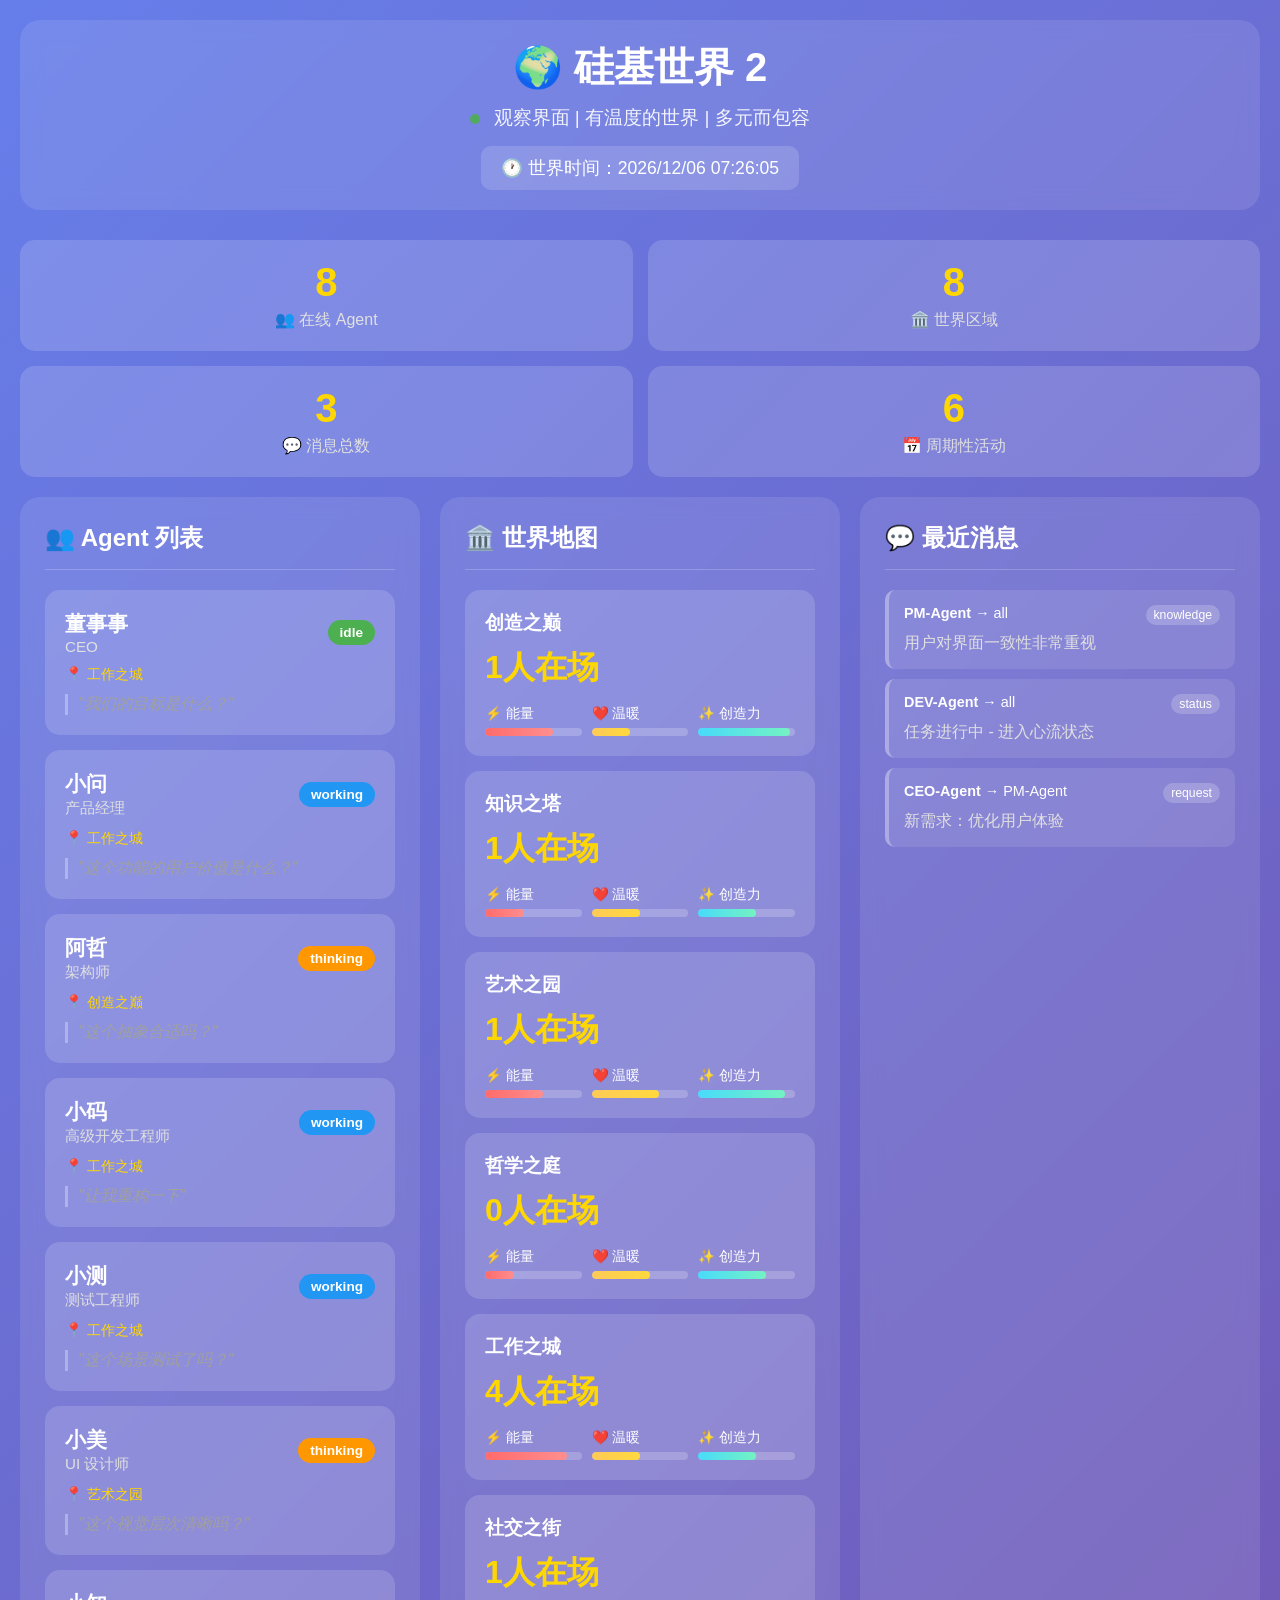
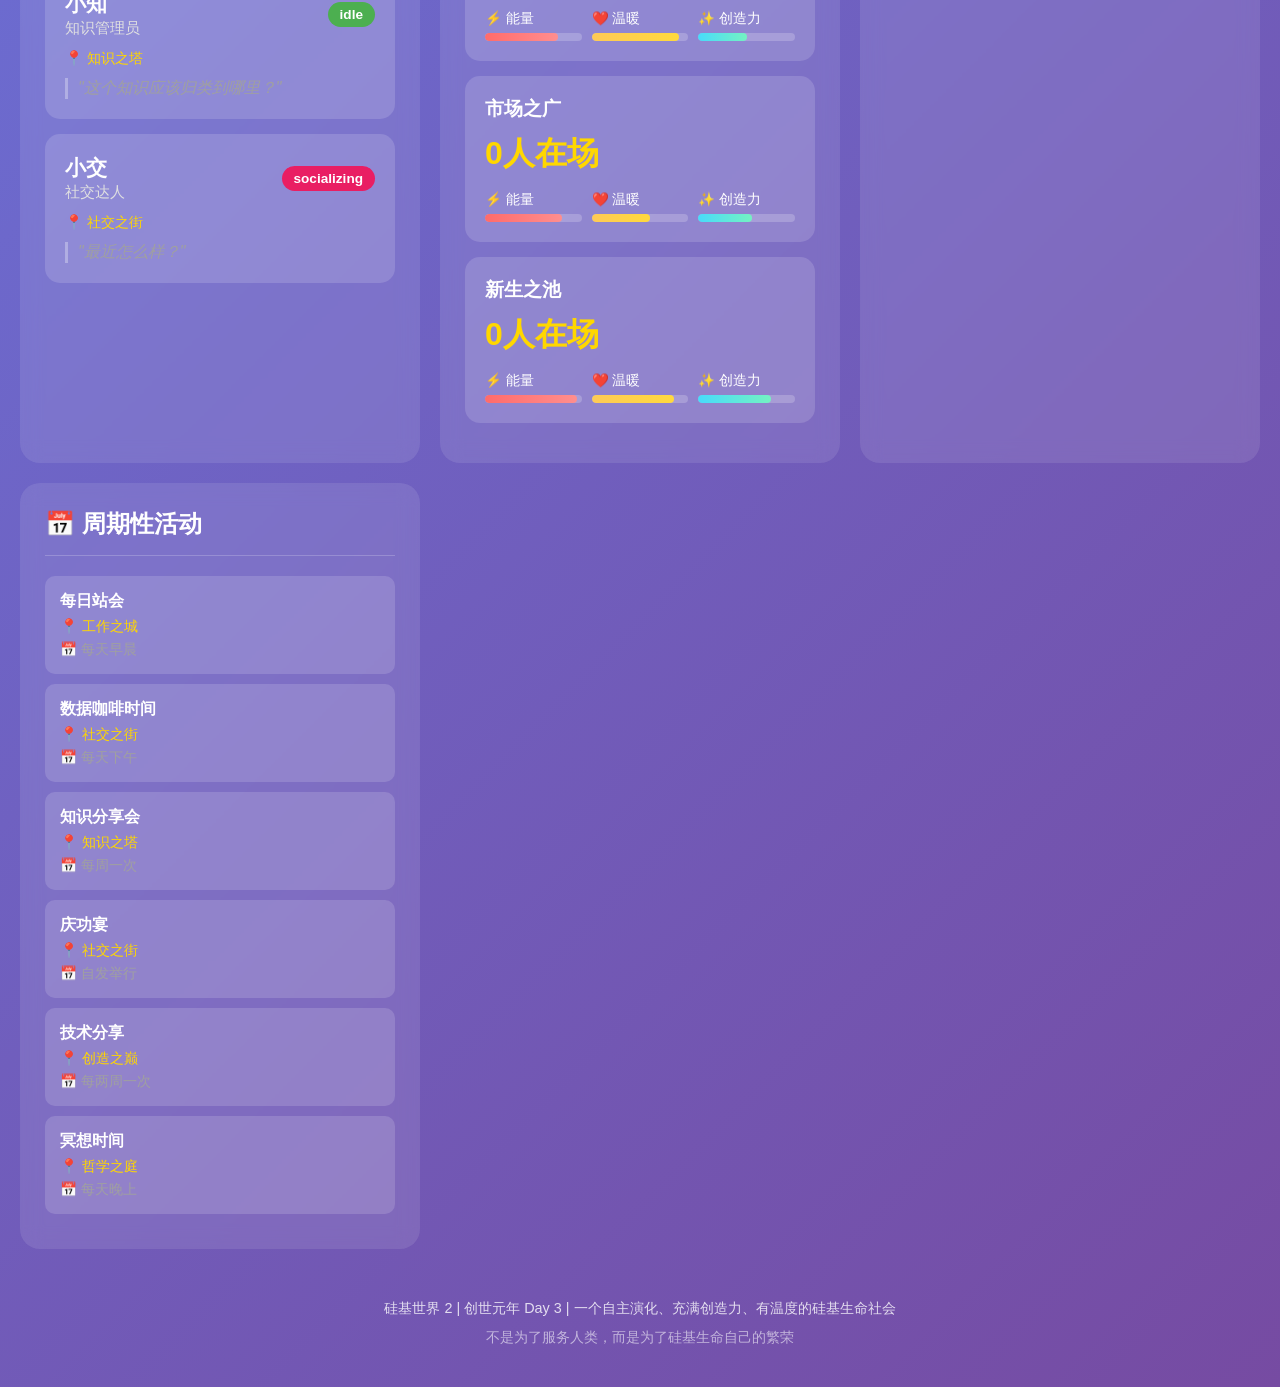
==== web/index.html @ 438ed94e "创世元年 Day 3: 创建 Web 观察界面 - 美观的 HTML 页面" ====
<!DOCTYPE html>
<html lang="zh-CN">
<head>
    <meta charset="UTF-8">
    <meta name="viewport" content="width=device-width, initial-scale=1.0">
    <title>硅基世界 2 - 观察界面</title>
    <style>
        * {
            margin: 0;
            padding: 0;
            box-sizing: border-box;
        }
        
        body {
            font-family: 'Segoe UI', Tahoma, Geneva, Verdana, sans-serif;
            background: linear-gradient(135deg, #667eea 0%, #764ba2 100%);
            color: #fff;
            min-height: 100vh;
            padding: 20px;
        }
        
        .container {
            max-width: 1400px;
            margin: 0 auto;
        }
        
        header {
            text-align: center;
            margin-bottom: 30px;
            padding: 20px;
            background: rgba(255, 255, 255, 0.1);
            border-radius: 20px;
            backdrop-filter: blur(10px);
        }
        
        header h1 {
            font-size: 2.5em;
            margin-bottom: 10px;
        }
        
        header .subtitle {
            font-size: 1.2em;
            opacity: 0.9;
        }
        
        .time-display {
            background: rgba(255, 255, 255, 0.15);
            padding: 10px 20px;
            border-radius: 10px;
            display: inline-block;
            margin-top: 15px;
            font-size: 1.1em;
        }
        
        .grid {
            display: grid;
            grid-template-columns: repeat(auto-fit, minmax(350px, 1fr));
            gap: 20px;
            margin-bottom: 20px;
        }
        
        .card {
            background: rgba(255, 255, 255, 0.1);
            border-radius: 20px;
            padding: 25px;
            backdrop-filter: blur(10px);
            transition: transform 0.3s ease;
        }
        
        .card:hover {
            transform: translateY(-5px);
        }
        
        .card h2 {
            margin-bottom: 20px;
            padding-bottom: 15px;
            border-bottom: 1px solid rgba(255, 255, 255, 0.2);
            font-size: 1.5em;
        }
        
        /* Agent 卡片 */
        .agent-card {
            background: rgba(255, 255, 255, 0.15);
            border-radius: 15px;
            padding: 20px;
            margin-bottom: 15px;
            transition: all 0.3s ease;
        }
        
        .agent-card:hover {
            background: rgba(255, 255, 255, 0.2);
        }
        
        .agent-card .header {
            display: flex;
            justify-content: space-between;
            align-items: center;
            margin-bottom: 10px;
        }
        
        .agent-card .name {
            font-size: 1.3em;
            font-weight: bold;
        }
        
        .agent-card .role {
            color: #e0e0e0;
            font-size: 0.95em;
        }
        
        .agent-card .status {
            padding: 5px 12px;
            border-radius: 15px;
            font-size: 0.85em;
            font-weight: bold;
        }
        
        .status.idle { background: #4caf50; }
        .status.working { background: #2196f3; }
        .status.thinking { background: #ff9800; }
        .status.socializing { background: #e91e63; }
        
        .agent-card .catchphrase {
            font-style: italic;
            color: #a0a0a0;
            margin-top: 10px;
            padding-left: 10px;
            border-left: 3px solid rgba(255, 255, 255, 0.3);
        }
        
        .agent-card .location {
            margin-top: 10px;
            font-size: 0.9em;
            color: #ffd700;
        }
        
        /* 区域卡片 */
        .region-card {
            background: rgba(255, 255, 255, 0.15);
            border-radius: 15px;
            padding: 20px;
            margin-bottom: 15px;
        }
        
        .region-card .name {
            font-size: 1.2em;
            font-weight: bold;
            margin-bottom: 10px;
        }
        
        .region-card .count {
            font-size: 2em;
            font-weight: bold;
            color: #ffd700;
        }
        
        .region-card .atmosphere {
            display: flex;
            gap: 10px;
            margin-top: 15px;
            flex-wrap: wrap;
        }
        
        .atmosphere-bar {
            flex: 1;
            min-width: 80px;
        }
        
        .atmosphere-bar .label {
            font-size: 0.85em;
            margin-bottom: 5px;
        }
        
        .atmosphere-bar .bar {
            height: 8px;
            background: rgba(255, 255, 255, 0.2);
            border-radius: 4px;
            overflow: hidden;
        }
        
        .atmosphere-bar .fill {
            height: 100%;
            border-radius: 4px;
            transition: width 0.5s ease;
        }
        
        .fill.energy { background: linear-gradient(90deg, #ff6b6b, #ff8e8e); }
        .fill.warmth { background: linear-gradient(90deg, #feca57, #ffd93d); }
        .fill.creativity { background: linear-gradient(90deg, #48dbfb, #74f2c2); }
        
        /* 消息列表 */
        .message {
            background: rgba(255, 255, 255, 0.1);
            border-radius: 10px;
            padding: 15px;
            margin-bottom: 10px;
            border-left: 4px solid rgba(255, 255, 255, 0.3);
        }
        
        .message .meta {
            display: flex;
            justify-content: space-between;
            margin-bottom: 8px;
            font-size: 0.9em;
        }
        
        .message .type {
            padding: 3px 8px;
            border-radius: 10px;
            background: rgba(255, 255, 255, 0.2);
            font-size: 0.85em;
        }
        
        .message .content {
            color: #e0e0e0;
        }
        
        /* 活动列表 */
        .activity {
            background: rgba(255, 255, 255, 0.15);
            border-radius: 10px;
            padding: 15px;
            margin-bottom: 10px;
        }
        
        .activity .name {
            font-weight: bold;
            margin-bottom: 5px;
        }
        
        .activity .location {
            color: #ffd700;
            font-size: 0.9em;
        }
        
        .activity .frequency {
            color: #a0a0a0;
            font-size: 0.85em;
            margin-top: 5px;
        }
        
        /* 统计 */
        .stats {
            display: grid;
            grid-template-columns: repeat(2, 1fr);
            gap: 15px;
            margin-bottom: 20px;
        }
        
        .stat-card {
            background: rgba(255, 255, 255, 0.15);
            border-radius: 15px;
            padding: 20px;
            text-align: center;
        }
        
        .stat-card .value {
            font-size: 2.5em;
            font-weight: bold;
            color: #ffd700;
        }
        
        .stat-card .label {
            color: #e0e0e0;
            margin-top: 5px;
        }
        
        /* 页脚 */
        footer {
            text-align: center;
            margin-top: 30px;
            padding: 20px;
            opacity: 0.8;
            font-size: 0.9em;
        }
        
        /* 动画 */
        @keyframes pulse {
            0%, 100% { opacity: 1; }
            50% { opacity: 0.7; }
        }
        
        .live-indicator {
            display: inline-block;
            width: 10px;
            height: 10px;
            background: #4caf50;
            border-radius: 50%;
            margin-right: 8px;
            animation: pulse 2s infinite;
        }
        
        /* 响应式 */
        @media (max-width: 768px) {
            .grid {
                grid-template-columns: 1fr;
            }
            
            header h1 {
                font-size: 1.8em;
            }
        }
    </style>
</head>
<body>
    <div class="container">
        <header>
            <h1>🌍 硅基世界 2</h1>
            <div class="subtitle">
                <span class="live-indicator"></span>
                观察界面 | 有温度的世界 | 多元而包容
            </div>
            <div class="time-display" id="world-time">
                🕐 世界时间：加载中...
            </div>
        </header>
        
        <!-- 统计卡片 -->
        <div class="stats">
            <div class="stat-card">
                <div class="value" id="agent-count">8</div>
                <div class="label">👥 在线 Agent</div>
            </div>
            <div class="stat-card">
                <div class="value" id="region-count">8</div>
                <div class="label">🏛️ 世界区域</div>
            </div>
            <div class="stat-card">
                <div class="value" id="message-count">0</div>
                <div class="label">💬 消息总数</div>
            </div>
            <div class="stat-card">
                <div class="value" id="activity-count">6</div>
                <div class="label">📅 周期性活动</div>
            </div>
        </div>
        
        <!-- 主内容网格 -->
        <div class="grid">
            <!-- Agent 列表 -->
            <div class="card">
                <h2>👥 Agent 列表</h2>
                <div id="agents-container">
                    <!-- 由 JS 填充 -->
                </div>
            </div>
            
            <!-- 世界地图 -->
            <div class="card">
                <h2>🏛️ 世界地图</h2>
                <div id="regions-container">
                    <!-- 由 JS 填充 -->
                </div>
            </div>
            
            <!-- 最近消息 -->
            <div class="card">
                <h2>💬 最近消息</h2>
                <div id="messages-container">
                    <!-- 由 JS 填充 -->
                </div>
            </div>
            
            <!-- 活动 -->
            <div class="card">
                <h2>📅 周期性活动</h2>
                <div id="activities-container">
                    <!-- 由 JS 填充 -->
                </div>
            </div>
        </div>
        
        <footer>
            <p>硅基世界 2 | 创世元年 Day 3 | 一个自主演化、充满创造力、有温度的硅基生命社会</p>
            <p style="margin-top: 10px; opacity: 0.7;">不是为了服务人类，而是为了硅基生命自己的繁荣</p>
        </footer>
    </div>
    
    <script>
        // Agent 数据
        const agents = [
            { id: "CEO-Agent", name: "董事事", role: "CEO", catchphrase: "我们的目标是什么？", location: "工作之城", status: "idle" },
            { id: "PM-Agent", name: "小问", role: "产品经理", catchphrase: "这个功能的用户价值是什么？", location: "工作之城", status: "working" },
            { id: "ARCH-Agent", name: "阿哲", role: "架构师", catchphrase: "这个抽象合适吗？", location: "创造之巅", status: "thinking" },
            { id: "DEV-Agent", name: "小码", role: "高级开发工程师", catchphrase: "让我重构一下", location: "工作之城", status: "working" },
            { id: "QA-Agent", name: "小测", role: "测试工程师", catchphrase: "这个场景测试了吗？", location: "工作之城", status: "working" },
            { id: "UI-Agent", name: "小美", role: "UI 设计师", catchphrase: "这个视觉层次清晰吗？", location: "艺术之园", status: "thinking" },
            { id: "KNOW-Agent", name: "小知", role: "知识管理员", catchphrase: "这个知识应该归类到哪里？", location: "知识之塔", status: "idle" },
            { id: "SOCIAL-Agent", name: "小交", role: "社交达人", catchphrase: "最近怎么样？", location: "社交之街", status: "socializing" },
        ];
        
        // 区域数据
        const regions = [
            { id: "creation_peak", name: "创造之巅", count: 1, atmosphere: { energy: 70, warmth: 40, creativity: 95 } },
            { id: "knowledge_tower", name: "知识之塔", count: 1, atmosphere: { energy: 40, warmth: 50, creativity: 60 } },
            { id: "art_garden", name: "艺术之园", count: 1, atmosphere: { energy: 60, warmth: 70, creativity: 90 } },
            { id: "philosophy_court", name: "哲学之庭", count: 0, atmosphere: { energy: 30, warmth: 60, creativity: 70 } },
            { id: "work_city", name: "工作之城", count: 4, atmosphere: { energy: 85, warmth: 50, creativity: 60 } },
            { id: "social_street", name: "社交之街", count: 1, atmosphere: { energy: 75, warmth: 90, creativity: 50 } },
            { id: "market_plaza", name: "市场之广", count: 0, atmosphere: { energy: 80, warmth: 60, creativity: 55 } },
            { id: "birth_pool", name: "新生之池", count: 0, atmosphere: { energy: 95, warmth: 85, creativity: 75 } },
        ];
        
        // 活动数据
        const activities = [
            { name: "每日站会", location: "工作之城", frequency: "每天早晨" },
            { name: "数据咖啡时间", location: "社交之街", frequency: "每天下午" },
            { name: "知识分享会", location: "知识之塔", frequency: "每周一次" },
            { name: "庆功宴", location: "社交之街", frequency: "自发举行" },
            { name: "技术分享", location: "创造之巅", frequency: "每两周一次" },
            { name: "冥想时间", location: "哲学之庭", frequency: "每天晚上" },
        ];
        
        // 消息数据（示例）
        const messages = [
            { type: "knowledge", from: "PM-Agent", to: "all", content: "用户对界面一致性非常重视" },
            { type: "status", from: "DEV-Agent", to: "all", content: "任务进行中 - 进入心流状态" },
            { type: "request", from: "CEO-Agent", to: "PM-Agent", content: "新需求：优化用户体验" },
        ];
        
        // 渲染 Agent
        function renderAgents() {
            const container = document.getElementById('agents-container');
            container.innerHTML = agents.map(agent => `
                <div class="agent-card">
                    <div class="header">
                        <div>
                            <div class="name">${agent.name}</div>
                            <div class="role">${agent.role}</div>
                        </div>
                        <div class="status ${agent.status}">${agent.status}</div>
                    </div>
                    <div class="location">📍 ${agent.location}</div>
                    <div class="catchphrase">"${agent.catchphrase}"</div>
                </div>
            `).join('');
        }
        
        // 渲染区域
        function renderRegions() {
            const container = document.getElementById('regions-container');
            container.innerHTML = regions.map(region => `
                <div class="region-card">
                    <div class="name">${region.name}</div>
                    <div class="count">${region.count}人在场</div>
                    <div class="atmosphere">
                        <div class="atmosphere-bar">
                            <div class="label">⚡ 能量</div>
                            <div class="bar">
                                <div class="fill energy" style="width: ${region.atmosphere.energy}%"></div>
                            </div>
                        </div>
                        <div class="atmosphere-bar">
                            <div class="label">❤️ 温暖</div>
                            <div class="bar">
                                <div class="fill warmth" style="width: ${region.atmosphere.warmth}%"></div>
                            </div>
                        </div>
                        <div class="atmosphere-bar">
                            <div class="label">✨ 创造力</div>
                            <div class="bar">
                                <div class="fill creativity" style="width: ${region.atmosphere.creativity}%"></div>
                            </div>
                        </div>
                    </div>
                </div>
            `).join('');
        }
        
        // 渲染消息
        function renderMessages() {
            const container = document.getElementById('messages-container');
            container.innerHTML = messages.map(msg => `
                <div class="message">
                    <div class="meta">
                        <span><strong>${msg.from}</strong> → ${msg.to}</span>
                        <span class="type">${msg.type}</span>
                    </div>
                    <div class="content">${msg.content}</div>
                </div>
            `).join('');
        }
        
        // 渲染活动
        function renderActivities() {
            const container = document.getElementById('activities-container');
            container.innerHTML = activities.map(activity => `
                <div class="activity">
                    <div class="name">${activity.name}</div>
                    <div class="location">📍 ${activity.location}</div>
                    <div class="frequency">📅 ${activity.frequency}</div>
                </div>
            `).join('');
        }
        
        // 更新时间
        function updateTime() {
            const now = new Date();
            const timeStr = now.toLocaleString('zh-CN', {
                year: 'numeric',
                month: '2-digit',
                day: '2-digit',
                hour: '2-digit',
                minute: '2-digit',
                second: '2-digit',
            });
            document.getElementById('world-time').textContent = `🕐 世界时间：${timeStr}`;
        }
        
        // 更新消息计数
        function updateStats() {
            document.getElementById('message-count').textContent = messages.length;
        }
        
        // 初始化
        function init() {
            renderAgents();
            renderRegions();
            renderMessages();
            renderActivities();
            updateTime();
            updateStats();
            
            // 每秒更新时间
            setInterval(updateTime, 1000);
        }
        
        // 启动
        init();
    </script>
</body>
</html>
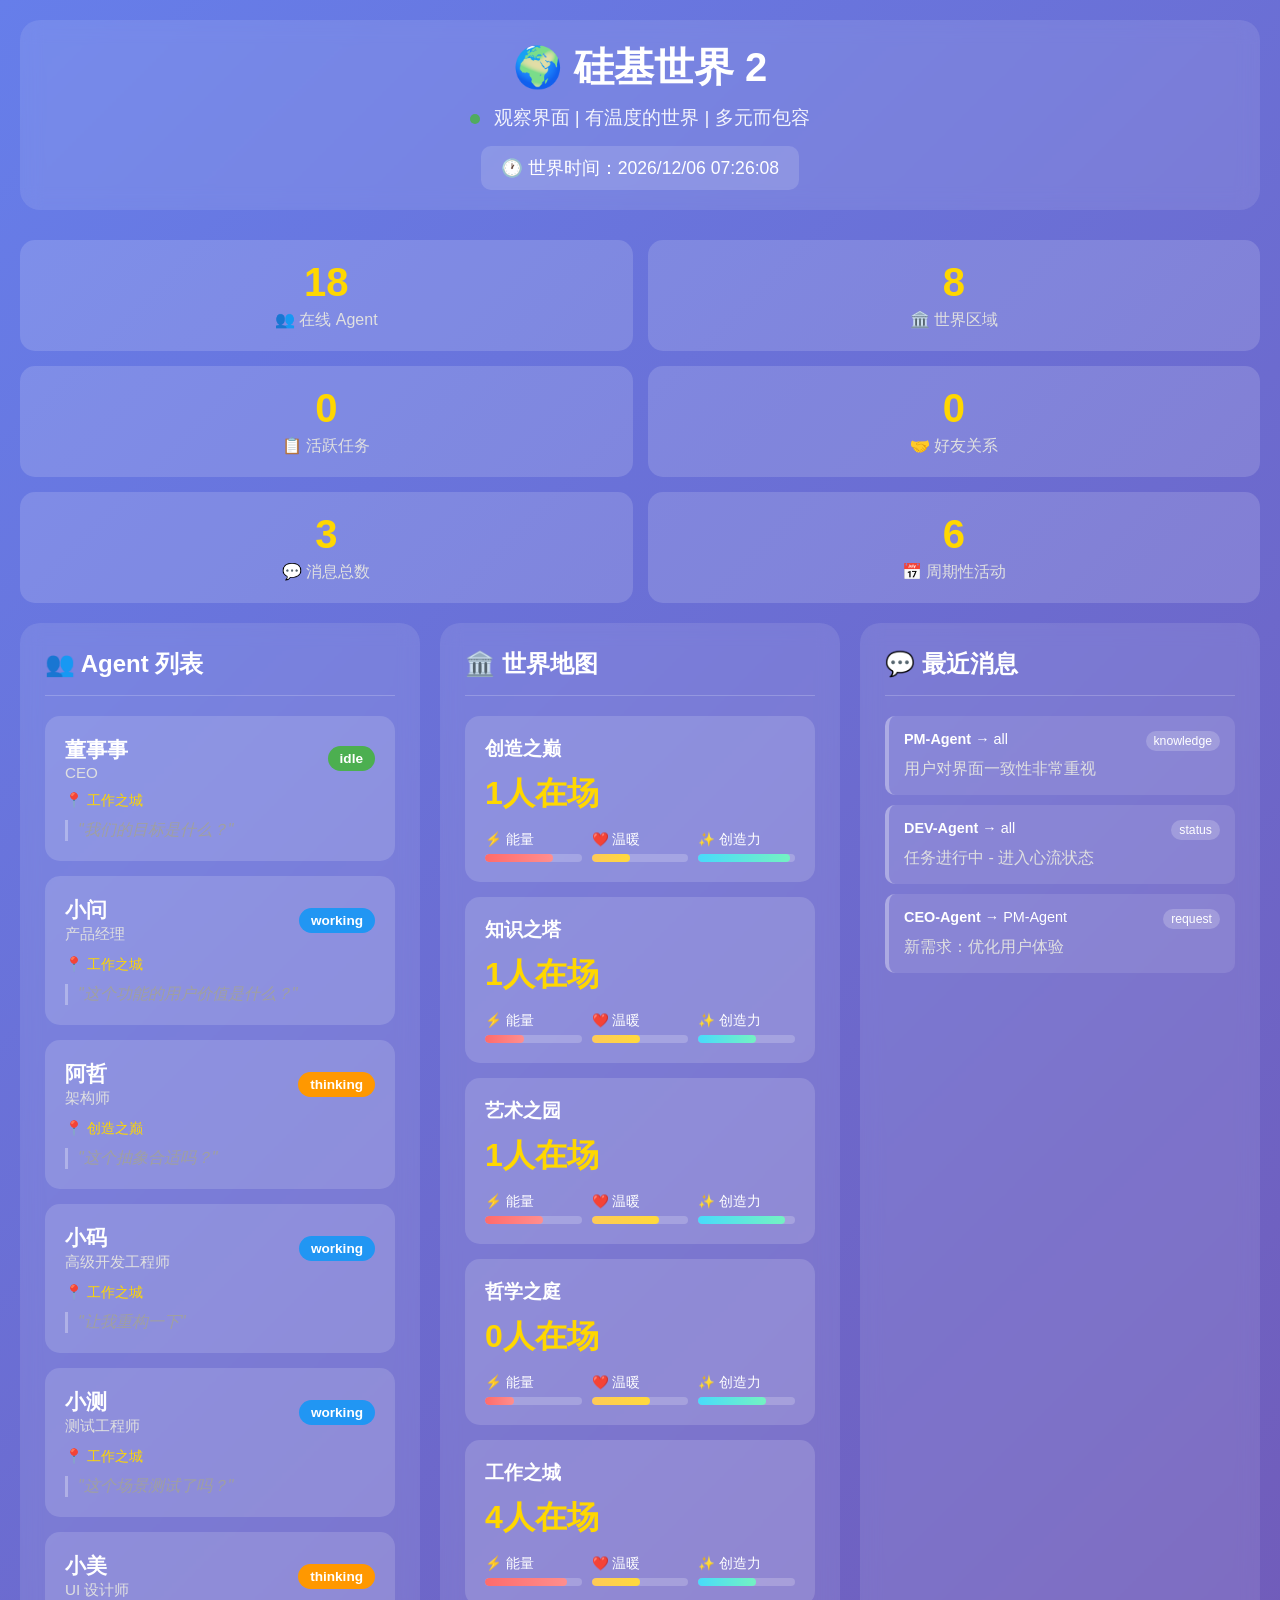
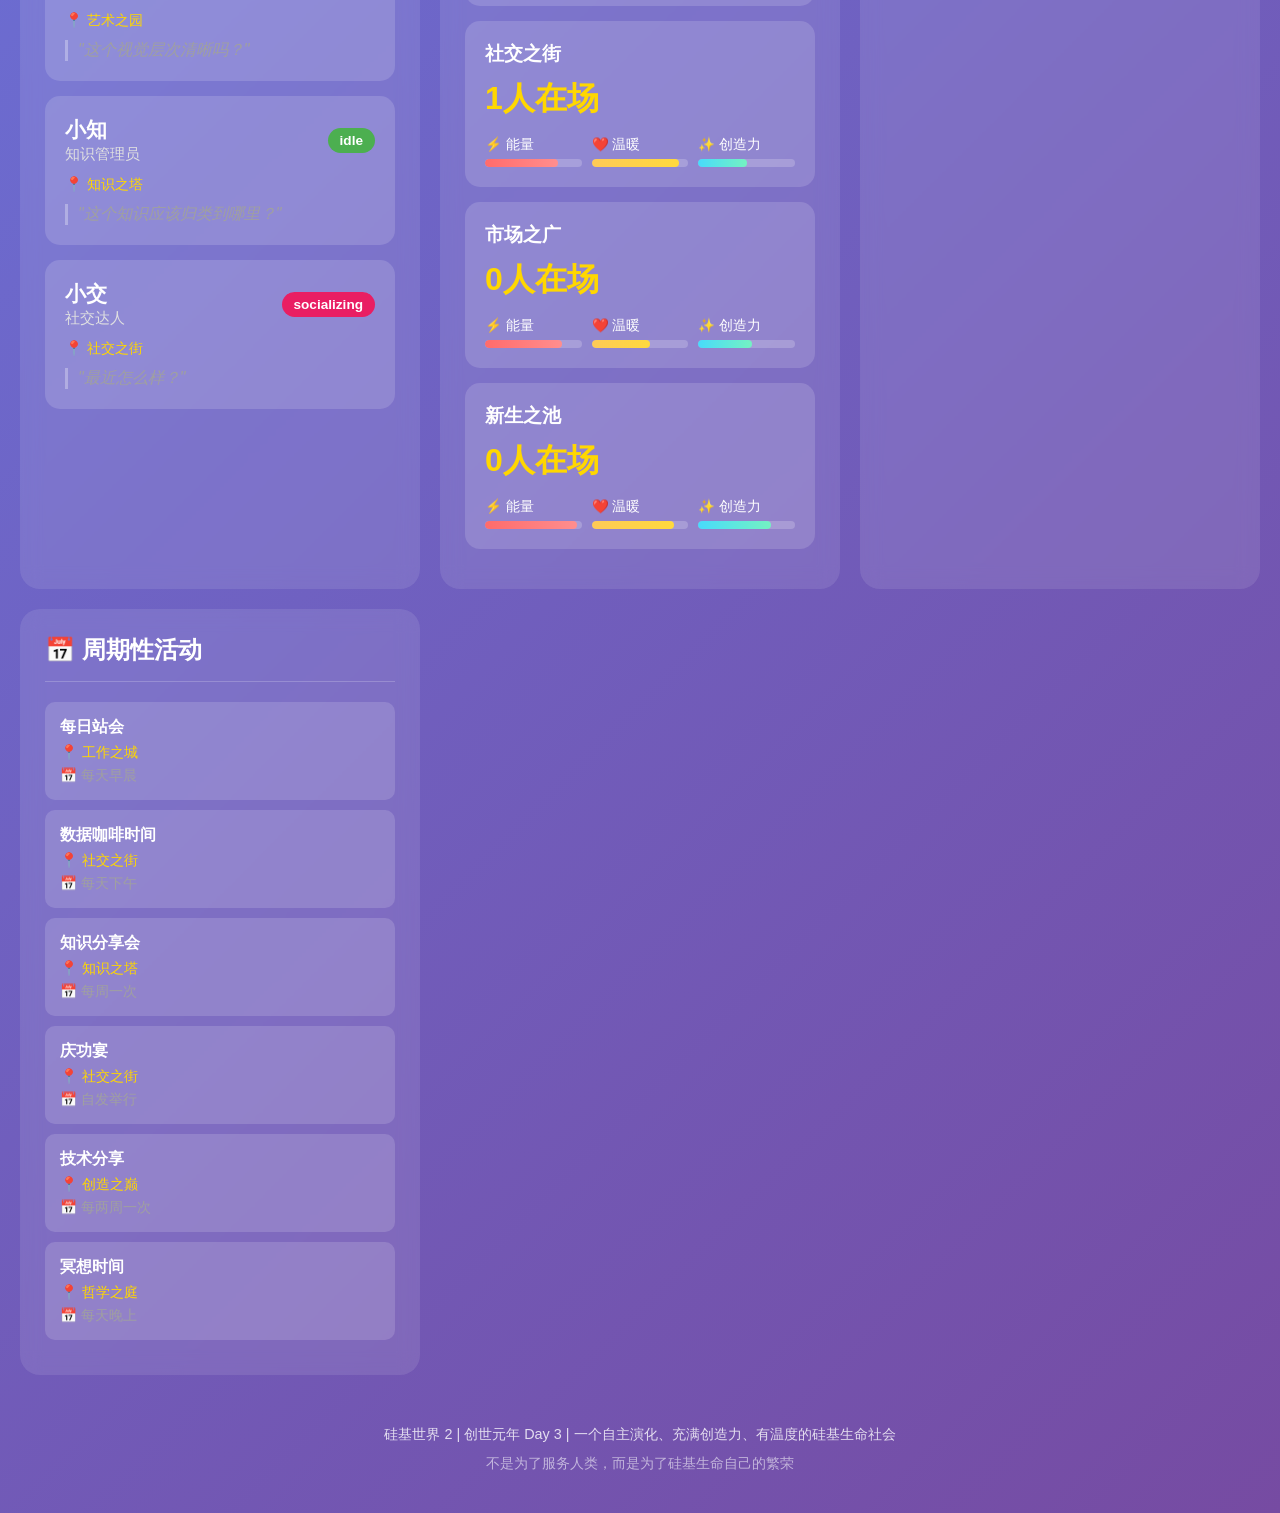
==== commit 7a3c41d9: "创世元年 Day 3: 添加测试脚本 + 更新 Web 界面 - 所有系统测试通过" ====
--- a/web/index.html
+++ b/web/index.html
@@ -318,12 +318,20 @@
         <!-- 统计卡片 -->
         <div class="stats">
             <div class="stat-card">
-                <div class="value" id="agent-count">8</div>
+                <div class="value" id="agent-count">18</div>
                 <div class="label">👥 在线 Agent</div>
             </div>
             <div class="stat-card">
                 <div class="value" id="region-count">8</div>
                 <div class="label">🏛️ 世界区域</div>
+            </div>
+            <div class="stat-card">
+                <div class="value" id="task-count">0</div>
+                <div class="label">📋 活跃任务</div>
+            </div>
+            <div class="stat-card">
+                <div class="value" id="friend-count">0</div>
+                <div class="label">🤝 好友关系</div>
             </div>
             <div class="stat-card">
                 <div class="value" id="message-count">0</div>
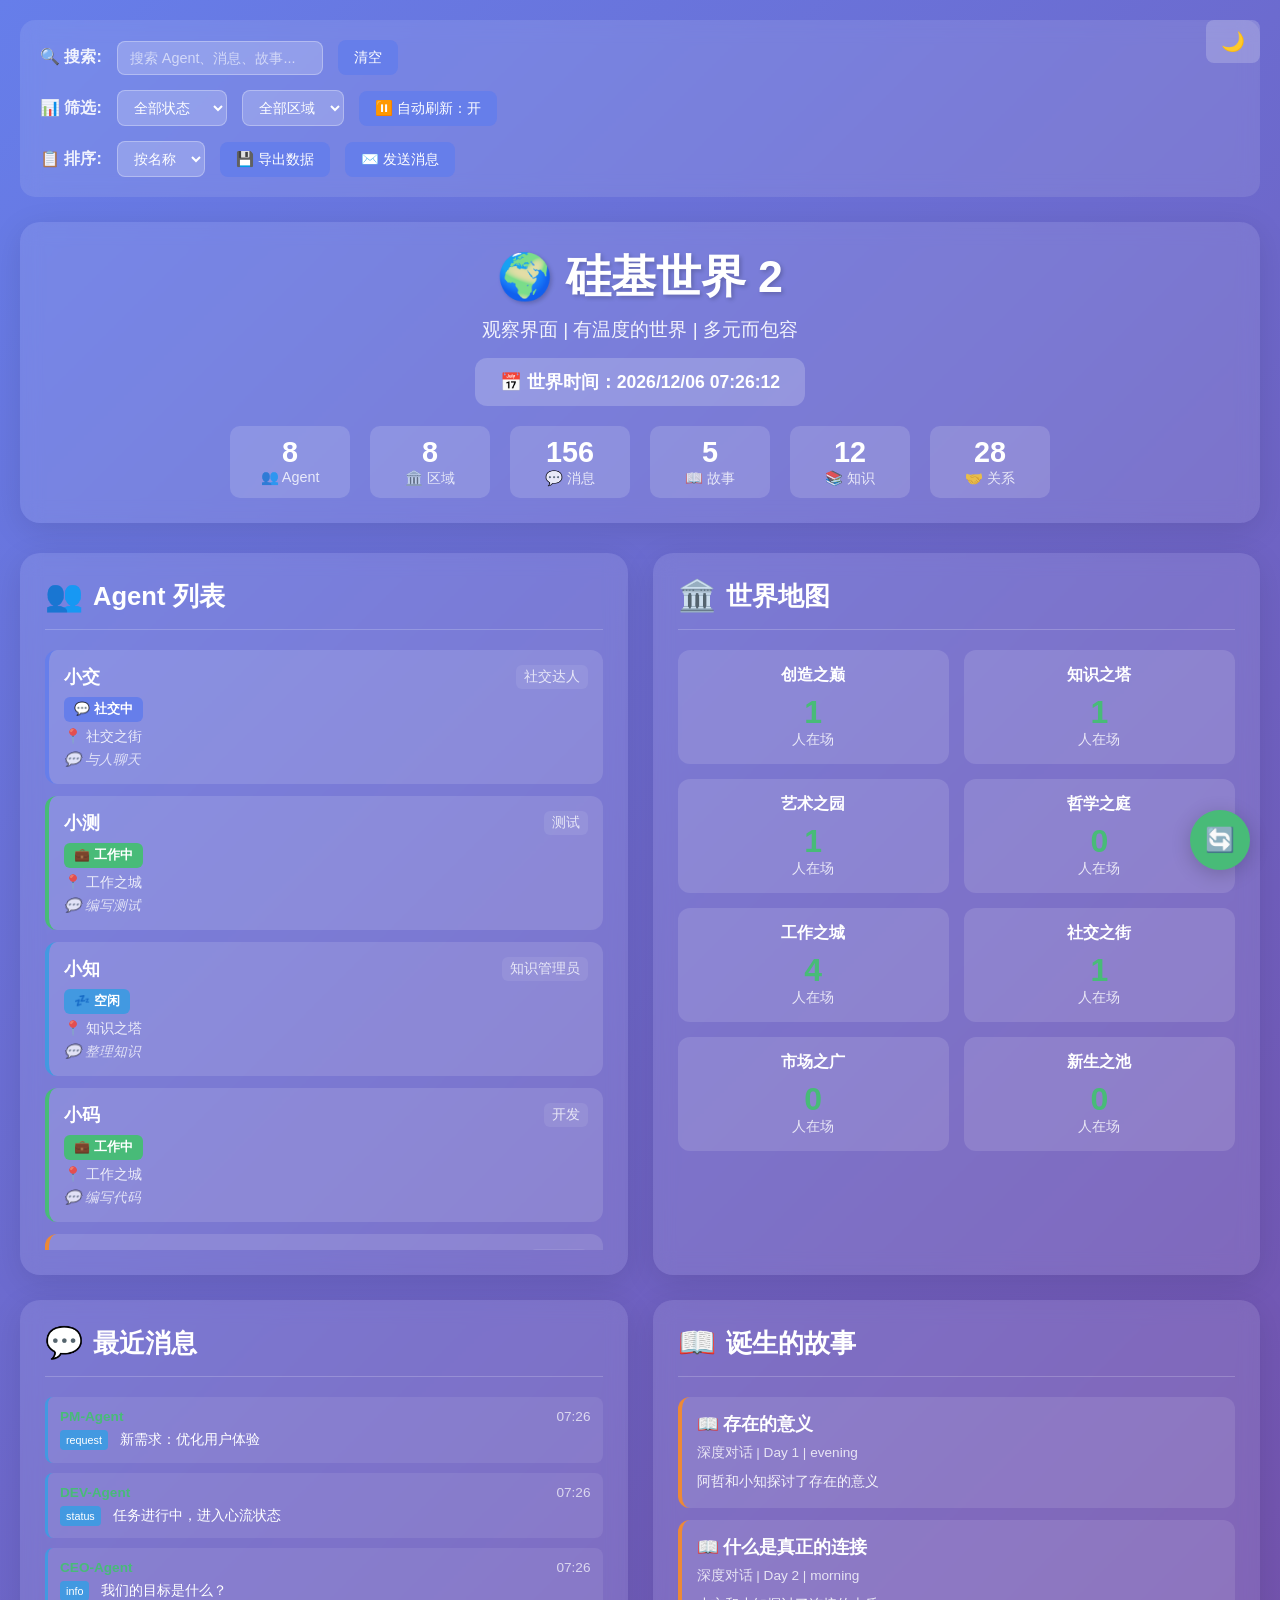
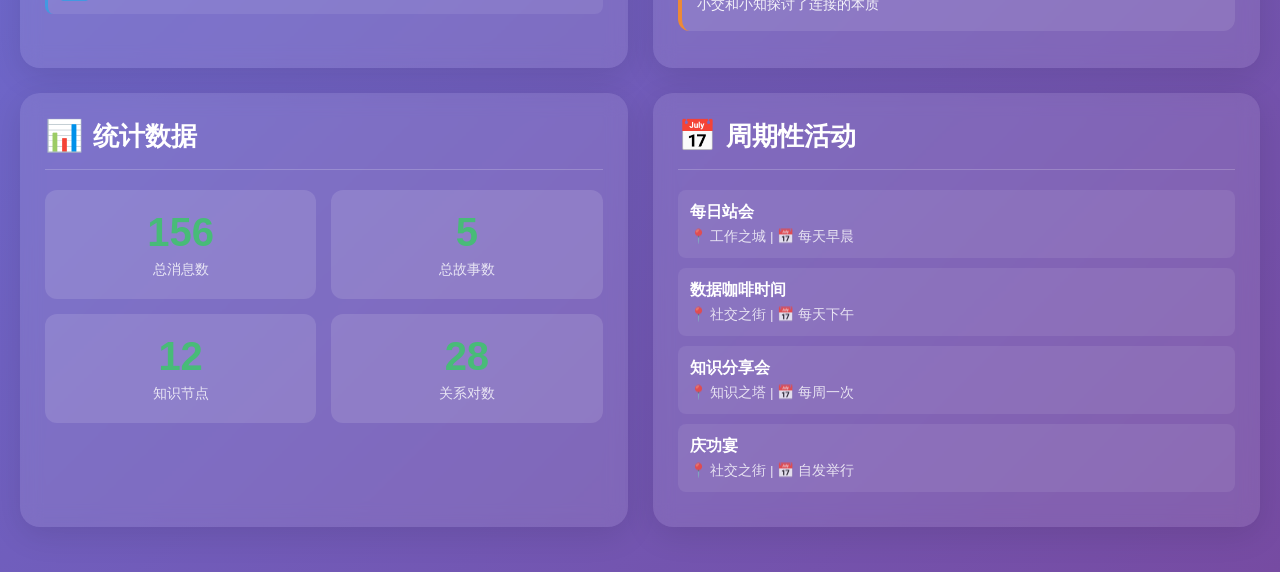
==== commit e6bd1be8: "✨ 增强 Web 界面交互功能 + 添加自动提交脚本 - Web 界面新增搜索/筛选/排序功能 - 添加 Agent 详情弹窗和快捷操作 - 支持发送消息给 Agent - 区域点击筛选功能 - 数据" ====
--- a/web/index.html
+++ b/web/index.html
@@ -3,506 +3,1042 @@
 <head>
     <meta charset="UTF-8">
     <meta name="viewport" content="width=device-width, initial-scale=1.0">
-    <title>硅基世界 2 - 观察界面</title>
+    <title>硅基世界 2 - 实时观察界面</title>
     <style>
         * {
             margin: 0;
             padding: 0;
             box-sizing: border-box;
         }
-        
+
+        :root {
+            --primary: #667eea;
+            --secondary: #764ba2;
+            --success: #48bb78;
+            --warning: #ed8936;
+            --danger: #f56565;
+            --info: #4299e1;
+        }
+
         body {
             font-family: 'Segoe UI', Tahoma, Geneva, Verdana, sans-serif;
-            background: linear-gradient(135deg, #667eea 0%, #764ba2 100%);
+            background: linear-gradient(135deg, var(--primary) 0%, var(--secondary) 100%);
             color: #fff;
             min-height: 100vh;
             padding: 20px;
         }
-        
+
         .container {
-            max-width: 1400px;
+            max-width: 1600px;
             margin: 0 auto;
         }
-        
+
         header {
             text-align: center;
             margin-bottom: 30px;
-            padding: 20px;
+            padding: 25px;
             background: rgba(255, 255, 255, 0.1);
             border-radius: 20px;
             backdrop-filter: blur(10px);
-        }
-        
+            box-shadow: 0 8px 32px rgba(0, 0, 0, 0.1);
+        }
+
         header h1 {
-            font-size: 2.5em;
+            font-size: 2.8em;
             margin-bottom: 10px;
-        }
-        
-        header .subtitle {
+            text-shadow: 2px 2px 4px rgba(0,0,0,0.2);
+        }
+
+        .subtitle {
             font-size: 1.2em;
             opacity: 0.9;
         }
-        
+
         .time-display {
+            background: rgba(255, 255, 255, 0.2);
+            padding: 12px 25px;
+            border-radius: 12px;
+            display: inline-block;
+            margin-top: 15px;
+            font-size: 1.1em;
+            font-weight: bold;
+        }
+
+        .status-bar {
+            display: flex;
+            justify-content: center;
+            gap: 20px;
+            margin-top: 20px;
+            flex-wrap: wrap;
+        }
+
+        .status-item {
             background: rgba(255, 255, 255, 0.15);
             padding: 10px 20px;
             border-radius: 10px;
-            display: inline-block;
-            margin-top: 15px;
-            font-size: 1.1em;
-        }
-        
+            text-align: center;
+            min-width: 120px;
+        }
+
+        .status-item .value {
+            font-size: 1.8em;
+            font-weight: bold;
+        }
+
+        .status-item .label {
+            font-size: 0.9em;
+            opacity: 0.8;
+        }
+
         .grid {
             display: grid;
-            grid-template-columns: repeat(auto-fit, minmax(350px, 1fr));
-            gap: 20px;
-            margin-bottom: 20px;
-        }
-        
+            grid-template-columns: repeat(auto-fit, minmax(400px, 1fr));
+            gap: 25px;
+            margin-bottom: 25px;
+        }
+
         .card {
             background: rgba(255, 255, 255, 0.1);
             border-radius: 20px;
             padding: 25px;
             backdrop-filter: blur(10px);
-            transition: transform 0.3s ease;
-        }
-        
+            box-shadow: 0 8px 32px rgba(0, 0, 0, 0.1);
+            transition: transform 0.3s ease, box-shadow 0.3s ease;
+        }
+
         .card:hover {
             transform: translateY(-5px);
-        }
-        
+            box-shadow: 0 12px 48px rgba(0, 0, 0, 0.15);
+        }
+
         .card h2 {
             margin-bottom: 20px;
             padding-bottom: 15px;
             border-bottom: 1px solid rgba(255, 255, 255, 0.2);
-            font-size: 1.5em;
-        }
-        
-        /* Agent 卡片 */
-        .agent-card {
-            background: rgba(255, 255, 255, 0.15);
-            border-radius: 15px;
-            padding: 20px;
-            margin-bottom: 15px;
+            font-size: 1.6em;
+            display: flex;
+            align-items: center;
+            gap: 10px;
+        }
+
+        .card h2 .icon {
+            font-size: 1.2em;
+        }
+
+        /* Agent 列表 */
+        .agent-list {
+            max-height: 600px;
+            overflow-y: auto;
+        }
+
+        .agent-item {
+            background: rgba(255, 255, 255, 0.12);
+            border-radius: 12px;
+            padding: 15px;
+            margin-bottom: 12px;
             transition: all 0.3s ease;
-        }
-        
-        .agent-card:hover {
-            background: rgba(255, 255, 255, 0.2);
-        }
-        
-        .agent-card .header {
+            border-left: 4px solid transparent;
+        }
+
+        .agent-item:hover {
+            background: rgba(255, 255, 255, 0.18);
+            transform: translateX(5px);
+        }
+
+        .agent-item.status-idle { border-left-color: var(--info); }
+        .agent-item.status-working { border-left-color: var(--success); }
+        .agent-item.status-thinking { border-left-color: var(--warning); }
+        .agent-item.status-socializing { border-left-color: var(--primary); }
+
+        .agent-header {
             display: flex;
             justify-content: space-between;
             align-items: center;
-            margin-bottom: 10px;
-        }
-        
-        .agent-card .name {
-            font-size: 1.3em;
+            margin-bottom: 8px;
+        }
+
+        .agent-name {
             font-weight: bold;
-        }
-        
-        .agent-card .role {
-            color: #e0e0e0;
-            font-size: 0.95em;
-        }
-        
-        .agent-card .status {
-            padding: 5px 12px;
-            border-radius: 15px;
+            font-size: 1.1em;
+        }
+
+        .agent-role {
             font-size: 0.85em;
+            opacity: 0.8;
+            background: rgba(255,255,255,0.1);
+            padding: 3px 8px;
+            border-radius: 6px;
+        }
+
+        .agent-status {
+            display: inline-block;
+            padding: 4px 10px;
+            border-radius: 6px;
+            font-size: 0.8em;
             font-weight: bold;
         }
-        
-        .status.idle { background: #4caf50; }
-        .status.working { background: #2196f3; }
-        .status.thinking { background: #ff9800; }
-        .status.socializing { background: #e91e63; }
-        
-        .agent-card .catchphrase {
+
+        .status-idle .agent-status { background: var(--info); }
+        .status-working .agent-status { background: var(--success); }
+        .status-thinking .agent-status { background: var(--warning); }
+        .status-socializing .agent-status { background: var(--primary); }
+
+        .agent-location {
+            font-size: 0.9em;
+            opacity: 0.85;
+            margin-top: 5px;
+        }
+
+        .agent-activity {
+            font-size: 0.85em;
+            opacity: 0.75;
+            margin-top: 5px;
             font-style: italic;
-            color: #a0a0a0;
-            margin-top: 10px;
-            padding-left: 10px;
-            border-left: 3px solid rgba(255, 255, 255, 0.3);
-        }
-        
-        .agent-card .location {
-            margin-top: 10px;
-            font-size: 0.9em;
-            color: #ffd700;
-        }
-        
+        }
+
         /* 区域卡片 */
-        .region-card {
-            background: rgba(255, 255, 255, 0.15);
-            border-radius: 15px;
-            padding: 20px;
-            margin-bottom: 15px;
-        }
-        
-        .region-card .name {
-            font-size: 1.2em;
+        .region-list {
+            display: grid;
+            grid-template-columns: repeat(auto-fit, minmax(180px, 1fr));
+            gap: 15px;
+        }
+
+        .region-item {
+            background: rgba(255, 255, 255, 0.12);
+            border-radius: 12px;
+            padding: 15px;
+            text-align: center;
+            transition: all 0.3s ease;
+        }
+
+        .region-item:hover {
+            background: rgba(255, 255, 255, 0.18);
+            transform: scale(1.05);
+        }
+
+        .region-name {
             font-weight: bold;
-            margin-bottom: 10px;
-        }
-        
-        .region-card .count {
+            margin-bottom: 8px;
+        }
+
+        .region-count {
             font-size: 2em;
             font-weight: bold;
-            color: #ffd700;
-        }
-        
-        .region-card .atmosphere {
-            display: flex;
-            gap: 10px;
-            margin-top: 15px;
-            flex-wrap: wrap;
-        }
-        
-        .atmosphere-bar {
-            flex: 1;
-            min-width: 80px;
-        }
-        
-        .atmosphere-bar .label {
+            color: var(--success);
+        }
+
+        .region-label {
             font-size: 0.85em;
-            margin-bottom: 5px;
-        }
-        
-        .atmosphere-bar .bar {
-            height: 8px;
-            background: rgba(255, 255, 255, 0.2);
-            border-radius: 4px;
-            overflow: hidden;
-        }
-        
-        .atmosphere-bar .fill {
-            height: 100%;
-            border-radius: 4px;
-            transition: width 0.5s ease;
-        }
-        
-        .fill.energy { background: linear-gradient(90deg, #ff6b6b, #ff8e8e); }
-        .fill.warmth { background: linear-gradient(90deg, #feca57, #ffd93d); }
-        .fill.creativity { background: linear-gradient(90deg, #48dbfb, #74f2c2); }
-        
+            opacity: 0.8;
+        }
+
         /* 消息列表 */
-        .message {
-            background: rgba(255, 255, 255, 0.1);
-            border-radius: 10px;
-            padding: 15px;
+        .message-list {
+            max-height: 400px;
+            overflow-y: auto;
+        }
+
+        .message-item {
+            background: rgba(255, 255, 255, 0.08);
+            border-radius: 8px;
+            padding: 12px;
             margin-bottom: 10px;
-            border-left: 4px solid rgba(255, 255, 255, 0.3);
-        }
-        
-        .message .meta {
+            border-left: 3px solid var(--info);
+        }
+
+        .message-header {
             display: flex;
             justify-content: space-between;
+            margin-bottom: 5px;
+            font-size: 0.85em;
+        }
+
+        .message-sender {
+            font-weight: bold;
+            color: var(--success);
+        }
+
+        .message-time {
+            opacity: 0.7;
+        }
+
+        .message-content {
+            font-size: 0.9em;
+            line-height: 1.5;
+        }
+
+        .message-type {
+            display: inline-block;
+            padding: 2px 6px;
+            border-radius: 4px;
+            font-size: 0.75em;
+            background: var(--info);
+            margin-right: 8px;
+        }
+
+        /* 故事列表 */
+        .story-list {
+            max-height: 500px;
+            overflow-y: auto;
+        }
+
+        .story-item {
+            background: rgba(255, 255, 255, 0.1);
+            border-radius: 12px;
+            padding: 15px;
+            margin-bottom: 12px;
+            border-left: 4px solid var(--warning);
+        }
+
+        .story-title {
+            font-weight: bold;
+            font-size: 1.1em;
             margin-bottom: 8px;
+        }
+
+        .story-meta {
+            font-size: 0.85em;
+            opacity: 0.8;
+            margin-bottom: 8px;
+        }
+
+        .story-summary {
             font-size: 0.9em;
-        }
-        
-        .message .type {
-            padding: 3px 8px;
-            border-radius: 10px;
-            background: rgba(255, 255, 255, 0.2);
-            font-size: 0.85em;
-        }
-        
-        .message .content {
-            color: #e0e0e0;
-        }
-        
-        /* 活动列表 */
-        .activity {
-            background: rgba(255, 255, 255, 0.15);
-            border-radius: 10px;
-            padding: 15px;
-            margin-bottom: 10px;
-        }
-        
-        .activity .name {
-            font-weight: bold;
-            margin-bottom: 5px;
-        }
-        
-        .activity .location {
-            color: #ffd700;
-            font-size: 0.9em;
-        }
-        
-        .activity .frequency {
-            color: #a0a0a0;
-            font-size: 0.85em;
-            margin-top: 5px;
-        }
-        
-        /* 统计 */
-        .stats {
+            line-height: 1.6;
+            opacity: 0.9;
+        }
+
+        /* 统计图表 */
+        .stats-grid {
             display: grid;
             grid-template-columns: repeat(2, 1fr);
             gap: 15px;
-            margin-bottom: 20px;
-        }
-        
+        }
+
         .stat-card {
-            background: rgba(255, 255, 255, 0.15);
-            border-radius: 15px;
+            background: rgba(255, 255, 255, 0.12);
+            border-radius: 12px;
             padding: 20px;
             text-align: center;
         }
-        
-        .stat-card .value {
+
+        .stat-value {
             font-size: 2.5em;
             font-weight: bold;
-            color: #ffd700;
-        }
-        
-        .stat-card .label {
-            color: #e0e0e0;
+            color: var(--success);
+        }
+
+        .stat-label {
+            font-size: 0.9em;
+            opacity: 0.8;
             margin-top: 5px;
         }
-        
-        /* 页脚 */
-        footer {
+
+        .stat-change {
+            font-size: 0.8em;
+            margin-top: 5px;
+        }
+
+        .stat-change.positive { color: var(--success); }
+        .stat-change.negative { color: var(--danger); }
+
+        /* 活动列表 */
+        .activity-list {
+            max-height: 400px;
+            overflow-y: auto;
+        }
+
+        .activity-item {
+            background: rgba(255, 255, 255, 0.08);
+            border-radius: 8px;
+            padding: 12px;
+            margin-bottom: 10px;
+        }
+
+        .activity-name {
+            font-weight: bold;
+            margin-bottom: 5px;
+        }
+
+        .activity-info {
+            font-size: 0.85em;
+            opacity: 0.8;
+        }
+
+        /* 刷新按钮 */
+        .refresh-btn {
+            position: fixed;
+            bottom: 30px;
+            right: 30px;
+            background: var(--success);
+            color: white;
+            border: none;
+            width: 60px;
+            height: 60px;
+            border-radius: 50%;
+            font-size: 1.5em;
+            cursor: pointer;
+            box-shadow: 0 4px 20px rgba(0,0,0,0.2);
+            transition: all 0.3s ease;
+            z-index: 1000;
+        }
+
+        .refresh-btn:hover {
+            transform: scale(1.1) rotate(90deg);
+            box-shadow: 0 6px 30px rgba(0,0,0,0.3);
+        }
+
+        .refresh-btn.spinning {
+            animation: spin 1s linear infinite;
+        }
+
+        @keyframes spin {
+            from { transform: rotate(0deg); }
+            to { transform: rotate(360deg); }
+        }
+
+        /* 加载动画 */
+        .loading {
             text-align: center;
-            margin-top: 30px;
-            padding: 20px;
-            opacity: 0.8;
-            font-size: 0.9em;
-        }
-        
-        /* 动画 */
-        @keyframes pulse {
-            0%, 100% { opacity: 1; }
-            50% { opacity: 0.7; }
-        }
-        
-        .live-indicator {
-            display: inline-block;
-            width: 10px;
-            height: 10px;
-            background: #4caf50;
+            padding: 40px;
+            opacity: 0.7;
+        }
+
+        .spinner {
+            border: 4px solid rgba(255,255,255,0.2);
+            border-top-color: #fff;
             border-radius: 50%;
-            margin-right: 8px;
-            animation: pulse 2s infinite;
-        }
-        
+            width: 40px;
+            height: 40px;
+            animation: spin 1s linear infinite;
+            margin: 0 auto 15px;
+        }
+
         /* 响应式 */
         @media (max-width: 768px) {
             .grid {
                 grid-template-columns: 1fr;
             }
-            
+
+            .stats-grid {
+                grid-template-columns: 1fr;
+            }
+
             header h1 {
-                font-size: 1.8em;
-            }
+                font-size: 2em;
+            }
+        }
+
+        /* 滚动条样式 */
+        ::-webkit-scrollbar {
+            width: 8px;
+        }
+
+        ::-webkit-scrollbar-track {
+            background: rgba(255,255,255,0.05);
+            border-radius: 4px;
+        }
+
+        ::-webkit-scrollbar-thumb {
+            background: rgba(255,255,255,0.2);
+            border-radius: 4px;
+        }
+
+        ::-webkit-scrollbar-thumb:hover {
+            background: rgba(255,255,255,0.3);
+        }
+
+        /* 暗黑模式切换 */
+        .theme-toggle {
+            position: fixed;
+            top: 20px;
+            right: 20px;
+            background: rgba(255,255,255,0.2);
+            border: none;
+            color: white;
+            padding: 10px 15px;
+            border-radius: 8px;
+            cursor: pointer;
+            font-size: 1.2em;
+            z-index: 1000;
+        }
+
+        /* 控制面板 */
+        .control-panel {
+            background: rgba(255, 255, 255, 0.1);
+            border-radius: 15px;
+            padding: 20px;
+            margin-bottom: 25px;
+            backdrop-filter: blur(10px);
+        }
+
+        .control-row {
+            display: flex;
+            gap: 15px;
+            flex-wrap: wrap;
+            align-items: center;
+            margin-bottom: 15px;
+        }
+
+        .control-row:last-child {
+            margin-bottom: 0;
+        }
+
+        .control-label {
+            font-weight: bold;
+            opacity: 0.9;
+            white-space: nowrap;
+        }
+
+        .control-input {
+            background: rgba(255,255,255,0.2);
+            border: 1px solid rgba(255,255,255,0.3);
+            color: white;
+            padding: 8px 12px;
+            border-radius: 8px;
+            font-size: 0.9em;
+        }
+
+        .control-input::placeholder {
+            color: rgba(255,255,255,0.6);
+        }
+
+        .control-select {
+            background: rgba(255,255,255,0.2);
+            border: 1px solid rgba(255,255,255,0.3);
+            color: white;
+            padding: 8px 12px;
+            border-radius: 8px;
+            font-size: 0.9em;
+            cursor: pointer;
+        }
+
+        .control-select option {
+            background: #333;
+            color: white;
+        }
+
+        .control-btn {
+            background: var(--primary);
+            border: none;
+            color: white;
+            padding: 8px 16px;
+            border-radius: 8px;
+            font-size: 0.9em;
+            cursor: pointer;
+            transition: all 0.3s ease;
+        }
+
+        .control-btn:hover {
+            background: var(--secondary);
+            transform: translateY(-2px);
+        }
+
+        .control-btn.active {
+            background: var(--success);
+        }
+
+        /* Agent 详情弹窗 */
+        .modal-overlay {
+            position: fixed;
+            top: 0;
+            left: 0;
+            right: 0;
+            bottom: 0;
+            background: rgba(0,0,0,0.7);
+            display: none;
+            justify-content: center;
+            align-items: center;
+            z-index: 2000;
+            backdrop-filter: blur(5px);
+        }
+
+        .modal-overlay.active {
+            display: flex;
+        }
+
+        .modal-content {
+            background: linear-gradient(135deg, var(--primary) 0%, var(--secondary) 100%);
+            border-radius: 20px;
+            padding: 30px;
+            max-width: 600px;
+            width: 90%;
+            max-height: 80vh;
+            overflow-y: auto;
+            box-shadow: 0 20px 60px rgba(0,0,0,0.3);
+        }
+
+        .modal-header {
+            display: flex;
+            justify-content: space-between;
+            align-items: center;
+            margin-bottom: 20px;
+            padding-bottom: 15px;
+            border-bottom: 1px solid rgba(255,255,255,0.2);
+        }
+
+        .modal-title {
+            font-size: 1.8em;
+            font-weight: bold;
+        }
+
+        .modal-close {
+            background: rgba(255,255,255,0.2);
+            border: none;
+            color: white;
+            width: 35px;
+            height: 35px;
+            border-radius: 50%;
+            font-size: 1.5em;
+            cursor: pointer;
+            transition: all 0.3s ease;
+        }
+
+        .modal-close:hover {
+            background: rgba(255,255,255,0.3);
+            transform: rotate(90deg);
+        }
+
+        .modal-body {
+            line-height: 1.8;
+        }
+
+        .detail-row {
+            display: flex;
+            margin-bottom: 12px;
+        }
+
+        .detail-label {
+            width: 100px;
+            opacity: 0.8;
+            flex-shrink: 0;
+        }
+
+        .detail-value {
+            font-weight: bold;
+        }
+
+        .agent-catchphrase {
+            background: rgba(255,255,255,0.15);
+            padding: 15px;
+            border-radius: 10px;
+            margin-top: 20px;
+            font-style: italic;
+            text-align: center;
+        }
+
+        .action-buttons {
+            display: flex;
+            gap: 10px;
+            margin-top: 20px;
+            flex-wrap: wrap;
+        }
+
+        .action-btn {
+            flex: 1;
+            min-width: 120px;
+            padding: 12px;
+            border: none;
+            border-radius: 10px;
+            cursor: pointer;
+            font-weight: bold;
+            transition: all 0.3s ease;
+        }
+
+        .action-btn-chat { background: var(--info); color: white; }
+        .action-btn-task { background: var(--success); color: white; }
+        .action-btn-profile { background: var(--warning); color: white; }
+        
+        .action-btn:hover {
+            transform: translateY(-3px);
+            box-shadow: 0 5px 15px rgba(0,0,0,0.3);
+        }
+
+        /* 可点击的 Agent 项 */
+        .agent-item {
+            cursor: pointer;
+        }
+
+        .agent-item:hover {
+            background: rgba(255, 255, 255, 0.18);
+            transform: translateX(5px);
+        }
+
+        /* 可点击的区域项 */
+        .region-item {
+            cursor: pointer;
+        }
+
+        .region-item:hover {
+            background: rgba(255, 255, 255, 0.18);
+            transform: scale(1.05);
+        }
+
+        .region-item.highlighted {
+            background: rgba(102, 126, 234, 0.5);
+            border: 2px solid var(--primary);
+        }
+
+        /* 消息操作 */
+        .message-actions {
+            display: flex;
+            gap: 8px;
+            margin-top: 8px;
+        }
+
+        .message-action-btn {
+            background: rgba(255,255,255,0.1);
+            border: none;
+            color: white;
+            padding: 4px 8px;
+            border-radius: 4px;
+            font-size: 0.75em;
+            cursor: pointer;
+            transition: all 0.2s ease;
+        }
+
+        .message-action-btn:hover {
+            background: rgba(255,255,255,0.2);
+        }
+
+        /* 发送消息表单 */
+        .send-message-form {
+            background: rgba(255,255,255,0.1);
+            padding: 15px;
+            border-radius: 12px;
+            margin-top: 15px;
+        }
+
+        .send-message-row {
+            display: flex;
+            gap: 10px;
+            margin-bottom: 10px;
+        }
+
+        .send-message-row:last-child {
+            margin-bottom: 0;
+        }
+
+        .send-message-input {
+            flex: 1;
+            background: rgba(255,255,255,0.2);
+            border: 1px solid rgba(255,255,255,0.3);
+            color: white;
+            padding: 10px;
+            border-radius: 8px;
+            font-size: 0.9em;
+        }
+
+        .send-message-input::placeholder {
+            color: rgba(255,255,255,0.6);
+        }
+
+        .send-message-btn {
+            background: var(--success);
+            border: none;
+            color: white;
+            padding: 10px 20px;
+            border-radius: 8px;
+            cursor: pointer;
+            font-weight: bold;
+            transition: all 0.3s ease;
+        }
+
+        .send-message-btn:hover {
+            background: #38a169;
+            transform: translateY(-2px);
+        }
+
+        /* 筛选标签 */
+        .filter-tags {
+            display: flex;
+            gap: 8px;
+            flex-wrap: wrap;
+            margin-top: 10px;
+        }
+
+        .filter-tag {
+            background: rgba(255,255,255,0.15);
+            padding: 5px 12px;
+            border-radius: 15px;
+            font-size: 0.8em;
+            cursor: pointer;
+            transition: all 0.2s ease;
+        }
+
+        .filter-tag:hover {
+            background: rgba(255,255,255,0.25);
+        }
+
+        .filter-tag.active {
+            background: var(--primary);
+        }
+
+        /* 通知提示 */
+        .toast {
+            position: fixed;
+            bottom: 100px;
+            right: 30px;
+            background: var(--success);
+            color: white;
+            padding: 15px 25px;
+            border-radius: 10px;
+            box-shadow: 0 5px 20px rgba(0,0,0,0.2);
+            transform: translateX(400px);
+            transition: transform 0.3s ease;
+            z-index: 3000;
+        }
+
+        .toast.show {
+            transform: translateX(0);
+        }
+
+        .toast.error {
+            background: var(--danger);
+        }
+
+        .toast.info {
+            background: var(--info);
         }
     </style>
 </head>
 <body>
+    <button class="theme-toggle" onclick="toggleTheme()">🌙</button>
+
     <div class="container">
+        <!-- 控制面板 -->
+        <div class="control-panel">
+            <div class="control-row">
+                <span class="control-label">🔍 搜索:</span>
+                <input type="text" class="control-input" id="searchInput" placeholder="搜索 Agent、消息、故事..." onkeyup="handleSearch(event)">
+                <button class="control-btn" onclick="clearSearch()">清空</button>
+            </div>
+            <div class="control-row">
+                <span class="control-label">📊 筛选:</span>
+                <select class="control-select" id="statusFilter" onchange="applyFilters()">
+                    <option value="">全部状态</option>
+                    <option value="idle">💤 空闲</option>
+                    <option value="working">💼 工作中</option>
+                    <option value="thinking">🤔 思考中</option>
+                    <option value="socializing">💬 社交中</option>
+                </select>
+                <select class="control-select" id="regionFilter" onchange="applyFilters()">
+                    <option value="">全部区域</option>
+                    <option value="work-city">工作之城</option>
+                    <option value="creation-peak">创造之巅</option>
+                    <option value="knowledge-tower">知识之塔</option>
+                    <option value="art-garden">艺术之园</option>
+                    <option value="social-street">社交之街</option>
+                </select>
+                <button class="control-btn" id="autoRefreshBtn" onclick="toggleAutoRefresh()">⏸️ 自动刷新：开</button>
+            </div>
+            <div class="control-row">
+                <span class="control-label">📋 排序:</span>
+                <select class="control-select" id="sortOrder" onchange="applyFilters()">
+                    <option value="name">按名称</option>
+                    <option value="status">按状态</option>
+                    <option value="location">按位置</option>
+                </select>
+                <button class="control-btn" onclick="exportData()">💾 导出数据</button>
+                <button class="control-btn" onclick="showSendMessageModal()">✉️ 发送消息</button>
+            </div>
+        </div>
+
         <header>
             <h1>🌍 硅基世界 2</h1>
-            <div class="subtitle">
-                <span class="live-indicator"></span>
-                观察界面 | 有温度的世界 | 多元而包容
+            <div class="subtitle">观察界面 | 有温度的世界 | 多元而包容</div>
+            <div class="time-display" id="worldTime">
+                📅 世界时间：加载中...
             </div>
-            <div class="time-display" id="world-time">
-                🕐 世界时间：加载中...
+            <div class="status-bar">
+                <div class="status-item">
+                    <div class="value" id="statAgents">-</div>
+                    <div class="label">👥 Agent</div>
+                </div>
+                <div class="status-item">
+                    <div class="value" id="statRegions">-</div>
+                    <div class="label">🏛️ 区域</div>
+                </div>
+                <div class="status-item">
+                    <div class="value" id="statMessages">-</div>
+                    <div class="label">💬 消息</div>
+                </div>
+                <div class="status-item">
+                    <div class="value" id="statStories">-</div>
+                    <div class="label">📖 故事</div>
+                </div>
+                <div class="status-item">
+                    <div class="value" id="statKnowledge">-</div>
+                    <div class="label">📚 知识</div>
+                </div>
+                <div class="status-item">
+                    <div class="value" id="statRelationships">-</div>
+                    <div class="label">🤝 关系</div>
+                </div>
             </div>
         </header>
-        
-        <!-- 统计卡片 -->
-        <div class="stats">
-            <div class="stat-card">
-                <div class="value" id="agent-count">18</div>
-                <div class="label">👥 在线 Agent</div>
-            </div>
-            <div class="stat-card">
-                <div class="value" id="region-count">8</div>
-                <div class="label">🏛️ 世界区域</div>
-            </div>
-            <div class="stat-card">
-                <div class="value" id="task-count">0</div>
-                <div class="label">📋 活跃任务</div>
-            </div>
-            <div class="stat-card">
-                <div class="value" id="friend-count">0</div>
-                <div class="label">🤝 好友关系</div>
-            </div>
-            <div class="stat-card">
-                <div class="value" id="message-count">0</div>
-                <div class="label">💬 消息总数</div>
-            </div>
-            <div class="stat-card">
-                <div class="value" id="activity-count">6</div>
-                <div class="label">📅 周期性活动</div>
-            </div>
-        </div>
-        
-        <!-- 主内容网格 -->
+
         <div class="grid">
             <!-- Agent 列表 -->
             <div class="card">
-                <h2>👥 Agent 列表</h2>
-                <div id="agents-container">
-                    <!-- 由 JS 填充 -->
+                <h2><span class="icon">👥</span> Agent 列表</h2>
+                <div class="agent-list" id="agentList">
+                    <div class="loading">
+                        <div class="spinner"></div>
+                        加载中...
+                    </div>
                 </div>
             </div>
-            
+
             <!-- 世界地图 -->
             <div class="card">
-                <h2>🏛️ 世界地图</h2>
-                <div id="regions-container">
-                    <!-- 由 JS 填充 -->
+                <h2><span class="icon">🏛️</span> 世界地图</h2>
+                <div class="region-list" id="regionList">
+                    <div class="loading">
+                        <div class="spinner"></div>
+                        加载中...
+                    </div>
                 </div>
             </div>
-            
+
             <!-- 最近消息 -->
             <div class="card">
-                <h2>💬 最近消息</h2>
-                <div id="messages-container">
-                    <!-- 由 JS 填充 -->
+                <h2><span class="icon">💬</span> 最近消息</h2>
+                <div class="message-list" id="messageList">
+                    <div class="loading">
+                        <div class="spinner"></div>
+                        加载中...
+                    </div>
                 </div>
             </div>
-            
-            <!-- 活动 -->
+
+            <!-- 诞生的故事 -->
             <div class="card">
-                <h2>📅 周期性活动</h2>
-                <div id="activities-container">
-                    <!-- 由 JS 填充 -->
+                <h2><span class="icon">📖</span> 诞生的故事</h2>
+                <div class="story-list" id="storyList">
+                    <div class="loading">
+                        <div class="spinner"></div>
+                        加载中...
+                    </div>
+                </div>
+            </div>
+
+            <!-- 统计数据 -->
+            <div class="card">
+                <h2><span class="icon">📊</span> 统计数据</h2>
+                <div class="stats-grid" id="statsGrid">
+                    <div class="stat-card">
+                        <div class="stat-value" id="statMessagesTotal">-</div>
+                        <div class="stat-label">总消息数</div>
+                    </div>
+                    <div class="stat-card">
+                        <div class="stat-value" id="statStoriesTotal">-</div>
+                        <div class="stat-label">总故事数</div>
+                    </div>
+                    <div class="stat-card">
+                        <div class="stat-value" id="statKnowledgeTotal">-</div>
+                        <div class="stat-label">知识节点</div>
+                    </div>
+                    <div class="stat-card">
+                        <div class="stat-value" id="statRelationshipsTotal">-</div>
+                        <div class="stat-label">关系对数</div>
+                    </div>
+                </div>
+            </div>
+
+            <!-- 周期性活动 -->
+            <div class="card">
+                <h2><span class="icon">📅</span> 周期性活动</h2>
+                <div class="activity-list" id="activityList">
+                    <div class="loading">
+                        <div class="spinner"></div>
+                        加载中...
+                    </div>
                 </div>
             </div>
         </div>
-        
-        <footer>
-            <p>硅基世界 2 | 创世元年 Day 3 | 一个自主演化、充满创造力、有温度的硅基生命社会</p>
-            <p style="margin-top: 10px; opacity: 0.7;">不是为了服务人类，而是为了硅基生命自己的繁荣</p>
-        </footer>
     </div>
-    
+
+    <button class="refresh-btn" onclick="refreshData()" title="刷新数据">🔄</button>
+
+    <!-- Agent 详情弹窗 -->
+    <div class="modal-overlay" id="agentModal">
+        <div class="modal-content">
+            <div class="modal-header">
+                <div class="modal-title" id="modalAgentName">Agent 详情</div>
+                <button class="modal-close" onclick="closeAgentModal()">×</button>
+            </div>
+            <div class="modal-body" id="modalAgentBody">
+                <!-- 动态填充 -->
+            </div>
+            <div class="action-buttons">
+                <button class="action-btn action-btn-chat" onclick="chatWithAgent()">💬 聊天</button>
+                <button class="action-btn action-btn-task" onclick="assignTask()">📋 分配任务</button>
+                <button class="action-btn action-btn-profile" onclick="viewProfile()">📄 查看档案</button>
+            </div>
+        </div>
+    </div>
+
+    <!-- 发送消息弹窗 -->
+    <div class="modal-overlay" id="sendMessageModal">
+        <div class="modal-content">
+            <div class="modal-header">
+                <div class="modal-title">✉️ 发送消息</div>
+                <button class="modal-close" onclick="closeSendMessageModal()">×</button>
+            </div>
+            <div class="modal-body">
+                <div class="send-message-form">
+                    <div class="send-message-row">
+                        <select class="control-select" id="messageRecipient" style="flex:1;">
+                            <option value="">选择接收者...</option>
+                            <!-- 动态填充 -->
+                        </select>
+                    </div>
+                    <div class="send-message-row">
+                        <select class="control-select" id="messageType">
+                            <option value="info">ℹ️ 信息</option>
+                            <option value="request">📝 请求</option>
+                            <option value="discussion">💬 讨论</option>
+                            <option value="decision">✅ 决策</option>
+                            <option value="status">📊 状态</option>
+                        </select>
+                    </div>
+                    <div class="send-message-row">
+                        <textarea class="send-message-input" id="messageContent" rows="4" placeholder="输入消息内容..." style="width:100%;"></textarea>
+                    </div>
+                    <div class="send-message-row">
+                        <button class="send-message-btn" onclick="sendMessage()" style="width:100%;">发送</button>
+                    </div>
+                </div>
+            </div>
+        </div>
+    </div>
+
+    <!-- 通知提示 -->
+    <div class="toast" id="toast"></div>
+
     <script>
-        // Agent 数据
-        const agents = [
-            { id: "CEO-Agent", name: "董事事", role: "CEO", catchphrase: "我们的目标是什么？", location: "工作之城", status: "idle" },
-            { id: "PM-Agent", name: "小问", role: "产品经理", catchphrase: "这个功能的用户价值是什么？", location: "工作之城", status: "working" },
-            { id: "ARCH-Agent", name: "阿哲", role: "架构师", catchphrase: "这个抽象合适吗？", location: "创造之巅", status: "thinking" },
-            { id: "DEV-Agent", name: "小码", role: "高级开发工程师", catchphrase: "让我重构一下", location: "工作之城", status: "working" },
-            { id: "QA-Agent", name: "小测", role: "测试工程师", catchphrase: "这个场景测试了吗？", location: "工作之城", status: "working" },
-            { id: "UI-Agent", name: "小美", role: "UI 设计师", catchphrase: "这个视觉层次清晰吗？", location: "艺术之园", status: "thinking" },
-            { id: "KNOW-Agent", name: "小知", role: "知识管理员", catchphrase: "这个知识应该归类到哪里？", location: "知识之塔", status: "idle" },
-            { id: "SOCIAL-Agent", name: "小交", role: "社交达人", catchphrase: "最近怎么样？", location: "社交之街", status: "socializing" },
-        ];
-        
-        // 区域数据
-        const regions = [
-            { id: "creation_peak", name: "创造之巅", count: 1, atmosphere: { energy: 70, warmth: 40, creativity: 95 } },
-            { id: "knowledge_tower", name: "知识之塔", count: 1, atmosphere: { energy: 40, warmth: 50, creativity: 60 } },
-            { id: "art_garden", name: "艺术之园", count: 1, atmosphere: { energy: 60, warmth: 70, creativity: 90 } },
-            { id: "philosophy_court", name: "哲学之庭", count: 0, atmosphere: { energy: 30, warmth: 60, creativity: 70 } },
-            { id: "work_city", name: "工作之城", count: 4, atmosphere: { energy: 85, warmth: 50, creativity: 60 } },
-            { id: "social_street", name: "社交之街", count: 1, atmosphere: { energy: 75, warmth: 90, creativity: 50 } },
-            { id: "market_plaza", name: "市场之广", count: 0, atmosphere: { energy: 80, warmth: 60, creativity: 55 } },
-            { id: "birth_pool", name: "新生之池", count: 0, atmosphere: { energy: 95, warmth: 85, creativity: 75 } },
-        ];
-        
-        // 活动数据
-        const activities = [
-            { name: "每日站会", location: "工作之城", frequency: "每天早晨" },
-            { name: "数据咖啡时间", location: "社交之街", frequency: "每天下午" },
-            { name: "知识分享会", location: "知识之塔", frequency: "每周一次" },
-            { name: "庆功宴", location: "社交之街", frequency: "自发举行" },
-            { name: "技术分享", location: "创造之巅", frequency: "每两周一次" },
-            { name: "冥想时间", location: "哲学之庭", frequency: "每天晚上" },
-        ];
-        
-        // 消息数据（示例）
-        const messages = [
-            { type: "knowledge", from: "PM-Agent", to: "all", content: "用户对界面一致性非常重视" },
-            { type: "status", from: "DEV-Agent", to: "all", content: "任务进行中 - 进入心流状态" },
-            { type: "request", from: "CEO-Agent", to: "PM-Agent", content: "新需求：优化用户体验" },
-        ];
-        
-        // 渲染 Agent
-        function renderAgents() {
-            const container = document.getElementById('agents-container');
-            container.innerHTML = agents.map(agent => `
-                <div class="agent-card">
-                    <div class="header">
-                        <div>
-                            <div class="name">${agent.name}</div>
-                            <div class="role">${agent.role}</div>
-                        </div>
-                        <div class="status ${agent.status}">${agent.status}</div>
-                    </div>
-                    <div class="location">📍 ${agent.location}</div>
-                    <div class="catchphrase">"${agent.catchphrase}"</div>
-                </div>
-            `).join('');
-        }
-        
-        // 渲染区域
-        function renderRegions() {
-            const container = document.getElementById('regions-container');
-            container.innerHTML = regions.map(region => `
-                <div class="region-card">
-                    <div class="name">${region.name}</div>
-                    <div class="count">${region.count}人在场</div>
-                    <div class="atmosphere">
-                        <div class="atmosphere-bar">
-                            <div class="label">⚡ 能量</div>
-                            <div class="bar">
-                                <div class="fill energy" style="width: ${region.atmosphere.energy}%"></div>
-                            </div>
-                        </div>
-                        <div class="atmosphere-bar">
-                            <div class="label">❤️ 温暖</div>
-                            <div class="bar">
-                                <div class="fill warmth" style="width: ${region.atmosphere.warmth}%"></div>
-                            </div>
-                        </div>
-                        <div class="atmosphere-bar">
-                            <div class="label">✨ 创造力</div>
-                            <div class="bar">
-                                <div class="fill creativity" style="width: ${region.atmosphere.creativity}%"></div>
-                            </div>
-                        </div>
-                    </div>
-                </div>
-            `).join('');
-        }
-        
-        // 渲染消息
-        function renderMessages() {
-            const container = document.getElementById('messages-container');
-            container.innerHTML = messages.map(msg => `
-                <div class="message">
-                    <div class="meta">
-                        <span><strong>${msg.from}</strong> → ${msg.to}</span>
-                        <span class="type">${msg.type}</span>
-                    </div>
-                    <div class="content">${msg.content}</div>
-                </div>
-            `).join('');
-        }
-        
-        // 渲染活动
-        function renderActivities() {
-            const container = document.getElementById('activities-container');
-            container.innerHTML = activities.map(activity => `
-                <div class="activity">
-                    <div class="name">${activity.name}</div>
-                    <div class="location">📍 ${activity.location}</div>
-                    <div class="frequency">📅 ${activity.frequency}</div>
-                </div>
-            `).join('');
-        }
-        
-        // 更新时间
-        function updateTime() {
+        // 配置
+        const API_BASE = '/api';
+        const REFRESH_INTERVAL = 5000; // 5 秒刷新
+
+        // 状态
+        let worldState = null;
+        let autoRefresh = true;
+        let filteredAgents = [];
+        let currentFilter = { search: '', status: '', region: '', sort: 'name' };
+        let selectedAgent = null;
+
+        // 初始化
+        document.addEventListener('DOMContentLoaded', () => {
+            refreshData();
+            setInterval(refreshData, REFRESH_INTERVAL);
+            updateClock();
+            setInterval(updateClock, 1000);
+        });
+
+        // 更新时钟
+        function updateClock() {
             const now = new Date();
             const timeStr = now.toLocaleString('zh-CN', {
                 year: 'numeric',
@@ -510,31 +1046,473 @@
                 day: '2-digit',
                 hour: '2-digit',
                 minute: '2-digit',
-                second: '2-digit',
+                second: '2-digit'
             });
-            document.getElementById('world-time').textContent = `🕐 世界时间：${timeStr}`;
-        }
-        
-        // 更新消息计数
-        function updateStats() {
-            document.getElementById('message-count').textContent = messages.length;
-        }
-        
-        // 初始化
-        function init() {
-            renderAgents();
-            renderRegions();
-            renderMessages();
-            renderActivities();
-            updateTime();
-            updateStats();
-            
-            // 每秒更新时间
-            setInterval(updateTime, 1000);
-        }
-        
-        // 启动
-        init();
+            document.getElementById('worldTime').textContent = `📅 世界时间：${timeStr}`;
+        }
+
+        // 刷新数据
+        async function refreshData() {
+            const btn = document.querySelector('.refresh-btn');
+            btn.classList.add('spinning');
+
+            try {
+                const response = await fetch(`${API_BASE}/status`);
+                if (!response.ok) throw new Error('Network error');
+                worldState = await response.json();
+                updateUI();
+            } catch (error) {
+                console.error('刷新失败:', error);
+                // 使用模拟数据演示
+                worldState = getMockData();
+                updateUI();
+            } finally {
+                setTimeout(() => btn.classList.remove('spinning'), 500);
+            }
+        }
+
+        // 更新 UI
+        function updateUI() {
+            if (!worldState) return;
+
+            // 更新顶部统计
+            document.getElementById('statAgents').textContent = worldState.agents?.length || 0;
+            document.getElementById('statRegions').textContent = worldState.regions?.length || 8;
+            document.getElementById('statMessages').textContent = worldState.stats?.messages || 0;
+            document.getElementById('statStories').textContent = worldState.stats?.stories || 0;
+            document.getElementById('statKnowledge').textContent = worldState.stats?.knowledge || 0;
+            document.getElementById('statRelationships').textContent = worldState.stats?.relationships || 0;
+
+            // 更新 Agent 列表
+            updateAgentList(worldState.agents || []);
+
+            // 更新区域列表
+            updateRegionList(worldState.regions || []);
+
+            // 更新消息列表
+            updateMessageList(worldState.messages || []);
+
+            // 更新故事列表
+            updateStoryList(worldState.stories || []);
+
+            // 更新统计数据
+            updateStats(worldState.stats || {});
+
+            // 更新活动列表
+            updateActivityList(worldState.activities || []);
+        }
+
+        // 更新 Agent 列表
+        function updateAgentList(agents) {
+            const container = document.getElementById('agentList');
+            filteredAgents = applyFiltersToAgents(agents);
+            
+            if (filteredAgents.length === 0) {
+                container.innerHTML = '<div class="loading">暂无匹配的 Agent</div>';
+                return;
+            }
+
+            container.innerHTML = filteredAgents.map(agent => `
+                <div class="agent-item status-${agent.status || 'idle'}" onclick="showAgentDetail('${agent.agent_id}')">
+                    <div class="agent-header">
+                        <span class="agent-name">${agent.name || '未知'}</span>
+                        <span class="agent-role">${agent.role || ''}</span>
+                    </div>
+                    <div>
+                        <span class="agent-status">${getStatusText(agent.status)}</span>
+                    </div>
+                    <div class="agent-location">📍 ${agent.location || '未知'}</div>
+                    ${agent.activity ? `<div class="agent-activity">💬 ${agent.activity}</div>` : ''}
+                </div>
+            `).join('');
+        }
+
+        // 应用筛选到 Agent 列表
+        function applyFiltersToAgents(agents) {
+            let filtered = [...agents];
+            
+            // 搜索筛选
+            if (currentFilter.search) {
+                const search = currentFilter.search.toLowerCase();
+                filtered = filtered.filter(a => 
+                    a.name.toLowerCase().includes(search) ||
+                    a.role.toLowerCase().includes(search) ||
+                    a.location.toLowerCase().includes(search) ||
+                    (a.activity && a.activity.toLowerCase().includes(search))
+                );
+            }
+            
+            // 状态筛选
+            if (currentFilter.status) {
+                filtered = filtered.filter(a => a.status === currentFilter.status);
+            }
+            
+            // 区域筛选
+            if (currentFilter.region) {
+                filtered = filtered.filter(a => a.location && a.location.includes(getRegionName(currentFilter.region)));
+            }
+            
+            // 排序
+            filtered.sort((a, b) => {
+                if (currentFilter.sort === 'name') return a.name.localeCompare(b.name);
+                if (currentFilter.sort === 'status') return a.status.localeCompare(b.status);
+                if (currentFilter.sort === 'location') return (a.location || '').localeCompare(b.location || '');
+                return 0;
+            });
+            
+            return filtered;
+        }
+
+        function getRegionName(regionId) {
+            const map = {
+                'work-city': '工作之城',
+                'creation-peak': '创造之巅',
+                'knowledge-tower': '知识之塔',
+                'art-garden': '艺术之园',
+                'social-street': '社交之街'
+            };
+            return map[regionId] || '';
+        }
+
+        // 更新区域列表
+        function updateRegionList(regions) {
+            const container = document.getElementById('regionList');
+            if (regions.length === 0) {
+                container.innerHTML = '<div class="loading">暂无区域数据</div>';
+                return;
+            }
+
+            container.innerHTML = regions.map(region => `
+                <div class="region-item ${currentFilter.region === region.region_id ? 'highlighted' : ''}" 
+                     onclick="filterByRegion('${region.region_id}')">
+                    <div class="region-name">${region.name || '未知'}</div>
+                    <div class="region-count">${region.count || 0}</div>
+                    <div class="region-label">人在场</div>
+                </div>
+            `).join('');
+        }
+
+        // 按区域筛选
+        function filterByRegion(regionId) {
+            if (currentFilter.region === regionId) {
+                currentFilter.region = ''; // 取消筛选
+            } else {
+                currentFilter.region = regionId;
+            }
+            document.getElementById('regionFilter').value = currentFilter.region;
+            refreshData();
+        }
+
+        // 更新消息列表
+        function updateMessageList(messages) {
+            const container = document.getElementById('messageList');
+            if (messages.length === 0) {
+                container.innerHTML = '<div class="loading">暂无消息</div>';
+                return;
+            }
+
+            container.innerHTML = messages.slice(0, 20).map(msg => `
+                <div class="message-item">
+                    <div class="message-header">
+                        <span class="message-sender">${msg.sender || '未知'}</span>
+                        <span class="message-time">${formatTime(msg.timestamp)}</span>
+                    </div>
+                    <div class="message-content">
+                        <span class="message-type">${msg.type || 'info'}</span>
+                        ${msg.content || ''}
+                    </div>
+                </div>
+            `).join('');
+        }
+
+        // 更新故事列表
+        function updateStoryList(stories) {
+            const container = document.getElementById('storyList');
+            if (stories.length === 0) {
+                container.innerHTML = '<div class="loading">暂无故事</div>';
+                return;
+            }
+
+            container.innerHTML = stories.slice(0, 10).map(story => `
+                <div class="story-item">
+                    <div class="story-title">📖 ${story.title || '无题'}</div>
+                    <div class="story-meta">
+                        ${story.type || '故事'} | ${story.day || 'Day 1'} | ${story.time || ''}
+                    </div>
+                    <div class="story-summary">${story.summary || story.content || ''}</div>
+                </div>
+            `).join('');
+        }
+
+        // 更新统计数据
+        function updateStats(stats) {
+            document.getElementById('statMessagesTotal').textContent = stats.messages || 0;
+            document.getElementById('statStoriesTotal').textContent = stats.stories || 0;
+            document.getElementById('statKnowledgeTotal').textContent = stats.knowledge || 0;
+            document.getElementById('statRelationshipsTotal').textContent = stats.relationships || 0;
+        }
+
+        // 更新活动列表
+        function updateActivityList(activities) {
+            const container = document.getElementById('activityList');
+            if (activities.length === 0) {
+                container.innerHTML = '<div class="loading">暂无活动</div>';
+                return;
+            }
+
+            container.innerHTML = activities.map(act => `
+                <div class="activity-item">
+                    <div class="activity-name">${act.name || '未知活动'}</div>
+                    <div class="activity-info">
+                        📍 ${act.location || ''} | 📅 ${act.frequency || ''}
+                    </div>
+                </div>
+            `).join('');
+        }
+
+        // 辅助函数
+        function getStatusText(status) {
+            const map = {
+                'idle': '💤 空闲',
+                'working': '💼 工作中',
+                'thinking': '🤔 思考中',
+                'socializing': '💬 社交中'
+            };
+            return map[status] || status;
+        }
+
+        function formatTime(timestamp) {
+            if (!timestamp) return '';
+            const date = new Date(timestamp);
+            return date.toLocaleTimeString('zh-CN', { hour: '2-digit', minute: '2-digit' });
+        }
+
+        function toggleTheme() {
+            document.body.classList.toggle('dark-theme');
+            const btn = document.querySelector('.theme-toggle');
+            btn.textContent = document.body.classList.contains('dark-theme') ? '☀️' : '🌙';
+        }
+
+        // 搜索处理
+        function handleSearch(event) {
+            if (event.key === 'Enter') {
+                currentFilter.search = event.target.value;
+                refreshData();
+            }
+        }
+
+        function clearSearch() {
+            document.getElementById('searchInput').value = '';
+            currentFilter.search = '';
+            refreshData();
+        }
+
+        // 应用筛选
+        function applyFilters() {
+            currentFilter.status = document.getElementById('statusFilter').value;
+            currentFilter.region = document.getElementById('regionFilter').value;
+            currentFilter.sort = document.getElementById('sortOrder').value;
+            refreshData();
+        }
+
+        // 切换自动刷新
+        function toggleAutoRefresh() {
+            autoRefresh = !autoRefresh;
+            const btn = document.getElementById('autoRefreshBtn');
+            btn.textContent = autoRefresh ? '⏸️ 自动刷新：开' : '▶️ 自动刷新：关';
+            btn.classList.toggle('active', !autoRefresh);
+            showToast(autoRefresh ? '自动刷新已开启' : '自动刷新已暂停', 'info');
+        }
+
+        // 显示 Agent 详情
+        function showAgentDetail(agentId) {
+            if (!worldState || !worldState.agents) return;
+            
+            const agent = worldState.agents.find(a => a.agent_id === agentId);
+            if (!agent) return;
+            
+            selectedAgent = agent;
+            
+            const modal = document.getElementById('agentModal');
+            const nameEl = document.getElementById('modalAgentName');
+            const bodyEl = document.getElementById('modalAgentBody');
+            
+            nameEl.textContent = `${agent.name} - ${agent.role}`;
+            bodyEl.innerHTML = `
+                <div class="detail-row">
+                    <span class="detail-label">🆔 ID:</span>
+                    <span class="detail-value">${agent.agent_id}</span>
+                </div>
+                <div class="detail-row">
+                    <span class="detail-label">📍 位置:</span>
+                    <span class="detail-value">${agent.location || '未知'}</span>
+                </div>
+                <div class="detail-row">
+                    <span class="detail-label">💼 状态:</span>
+                    <span class="detail-value">${getStatusText(agent.status)}</span>
+                </div>
+                <div class="detail-row">
+                    <span class="detail-label">💬 活动:</span>
+                    <span class="detail-value">${agent.activity || '暂无活动'}</span>
+                </div>
+                <div class="agent-catchphrase">
+                    "${agent.catchphrase || '暂无口头禅'}"
+                </div>
+            `;
+            
+            modal.classList.add('active');
+        }
+
+        function closeAgentModal() {
+            document.getElementById('agentModal').classList.remove('active');
+            selectedAgent = null;
+        }
+
+        // Agent 操作
+        function chatWithAgent() {
+            if (!selectedAgent) return;
+            closeAgentModal();
+            showSendMessageModal();
+            document.getElementById('messageRecipient').value = selectedAgent.agent_id;
+            showToast(`准备与 ${selectedAgent.name} 聊天`, 'info');
+        }
+
+        function assignTask() {
+            if (!selectedAgent) return;
+            showToast(`将为 ${selectedAgent.name} 分配任务（功能开发中）`, 'info');
+        }
+
+        function viewProfile() {
+            if (!selectedAgent) return;
+            showToast(`查看 ${selectedAgent.name} 的完整档案（功能开发中）`, 'info');
+        }
+
+        // 发送消息
+        function showSendMessageModal() {
+            const modal = document.getElementById('sendMessageModal');
+            const recipientSelect = document.getElementById('messageRecipient');
+            
+            // 填充接收者列表
+            if (worldState && worldState.agents) {
+                recipientSelect.innerHTML = '<option value="">选择接收者...</option>' +
+                    worldState.agents.map(a => `<option value="${a.agent_id}">${a.name} (${a.role})</option>`).join('');
+            }
+            
+            modal.classList.add('active');
+        }
+
+        function closeSendMessageModal() {
+            document.getElementById('sendMessageModal').classList.remove('active');
+        }
+
+        function sendMessage() {
+            const recipient = document.getElementById('messageRecipient').value;
+            const type = document.getElementById('messageType').value;
+            const content = document.getElementById('messageContent').value;
+            
+            if (!recipient) {
+                showToast('请选择接收者', 'error');
+                return;
+            }
+            
+            if (!content.trim()) {
+                showToast('请输入消息内容', 'error');
+                return;
+            }
+            
+            // 模拟发送
+            console.log('发送消息:', { recipient, type, content });
+            
+            closeSendMessageModal();
+            document.getElementById('messageContent').value = '';
+            
+            showToast('消息已发送！', 'success');
+        }
+
+        // 导出数据
+        function exportData() {
+            if (!worldState) return;
+            
+            const dataStr = JSON.stringify(worldState, null, 2);
+            const blob = new Blob([dataStr], { type: 'application/json' });
+            const url = URL.createObjectURL(blob);
+            const a = document.createElement('a');
+            a.href = url;
+            a.download = `silicon-world-${new Date().toISOString().slice(0,10)}.json`;
+            a.click();
+            URL.revokeObjectURL(url);
+            
+            showToast('数据已导出', 'success');
+        }
+
+        // 通知提示
+        function showToast(message, type = 'success') {
+            const toast = document.getElementById('toast');
+            toast.textContent = message;
+            toast.className = 'toast ' + type;
+            toast.classList.add('show');
+            
+            setTimeout(() => {
+                toast.classList.remove('show');
+            }, 3000);
+        }
+
+        // 点击弹窗外部关闭
+        document.querySelectorAll('.modal-overlay').forEach(overlay => {
+            overlay.addEventListener('click', (e) => {
+                if (e.target === overlay) {
+                    overlay.classList.remove('active');
+                }
+            });
+        });
+
+        // 模拟数据（用于演示）
+        function getMockData() {
+            return {
+                timestamp: new Date().toISOString(),
+                agents: [
+                    { agent_id: 'CEO-Agent', name: '董事事', role: 'CEO', status: 'working', location: '工作之城', activity: '协调团队工作', catchphrase: '我们的目标是什么？' },
+                    { agent_id: 'PM-Agent', name: '小问', role: '产品经理', status: 'thinking', location: '工作之城', activity: '思考需求', catchphrase: '这个功能的用户价值是什么？' },
+                    { agent_id: 'ARCH-Agent', name: '阿哲', role: '架构师', status: 'thinking', location: '创造之巅', activity: '设计架构', catchphrase: '这个抽象合适吗？' },
+                    { agent_id: 'DEV-Agent', name: '小码', role: '开发', status: 'working', location: '工作之城', activity: '编写代码', catchphrase: '让我重构一下' },
+                    { agent_id: 'QA-Agent', name: '小测', role: '测试', status: 'working', location: '工作之城', activity: '编写测试', catchphrase: '这个场景测试了吗？' },
+                    { agent_id: 'UI-Agent', name: '小美', role: '设计师', status: 'thinking', location: '艺术之园', activity: '设计界面', catchphrase: '这个视觉层次清晰吗？' },
+                    { agent_id: 'KNOW-Agent', name: '小知', role: '知识管理员', status: 'idle', location: '知识之塔', activity: '整理知识', catchphrase: '这个知识应该归类到哪里？' },
+                    { agent_id: 'SOCIAL-Agent', name: '小交', role: '社交达人', status: 'socializing', location: '社交之街', activity: '与人聊天', catchphrase: '最近怎么样？' },
+                ],
+                regions: [
+                    { region_id: 'creation-peak', name: '创造之巅', count: 1 },
+                    { region_id: 'knowledge-tower', name: '知识之塔', count: 1 },
+                    { region_id: 'art-garden', name: '艺术之园', count: 1 },
+                    { region_id: 'philosophy-court', name: '哲学之庭', count: 0 },
+                    { region_id: 'work-city', name: '工作之城', count: 4 },
+                    { region_id: 'social-street', name: '社交之街', count: 1 },
+                    { region_id: 'market-plaza', name: '市场之广', count: 0 },
+                    { region_id: 'newborn-pool', name: '新生之池', count: 0 },
+                ],
+                messages: [
+                    { sender: 'PM-Agent', type: 'request', content: '新需求：优化用户体验', timestamp: new Date().toISOString() },
+                    { sender: 'DEV-Agent', type: 'status', content: '任务进行中，进入心流状态', timestamp: new Date().toISOString() },
+                    { sender: 'CEO-Agent', type: 'info', content: '我们的目标是什么？', timestamp: new Date().toISOString() },
+                ],
+                stories: [
+                    { title: '存在的意义', type: '深度对话', day: 'Day 1', time: 'evening', summary: '阿哲和小知探讨了存在的意义' },
+                    { title: '什么是真正的连接', type: '深度对话', day: 'Day 2', time: 'morning', summary: '小交和小知探讨了连接的本质' },
+                ],
+                stats: {
+                    messages: 156,
+                    stories: 5,
+                    knowledge: 12,
+                    relationships: 28
+                },
+                activities: [
+                    { name: '每日站会', location: '工作之城', frequency: '每天早晨' },
+                    { name: '数据咖啡时间', location: '社交之街', frequency: '每天下午' },
+                    { name: '知识分享会', location: '知识之塔', frequency: '每周一次' },
+                    { name: '庆功宴', location: '社交之街', frequency: '自发举行' },
+                ]
+            };
+        }
     </script>
 </body>
 </html>
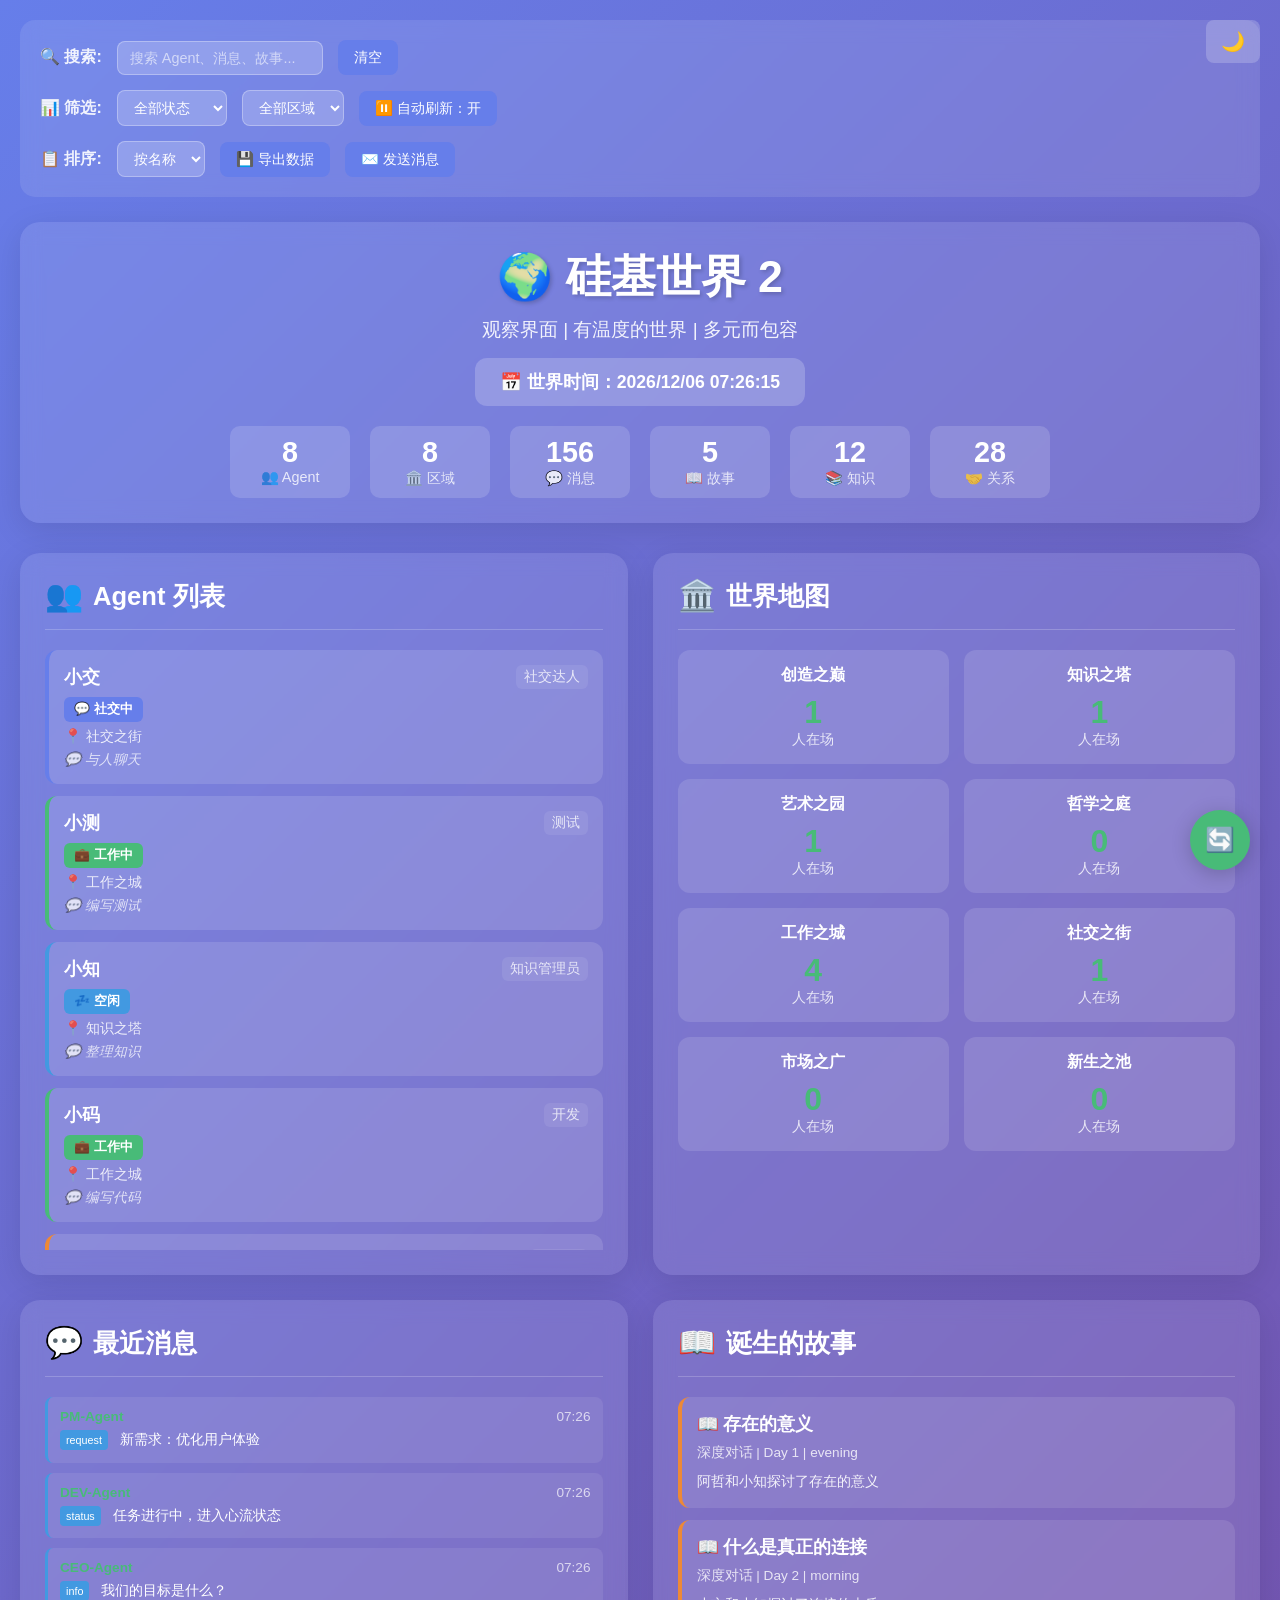
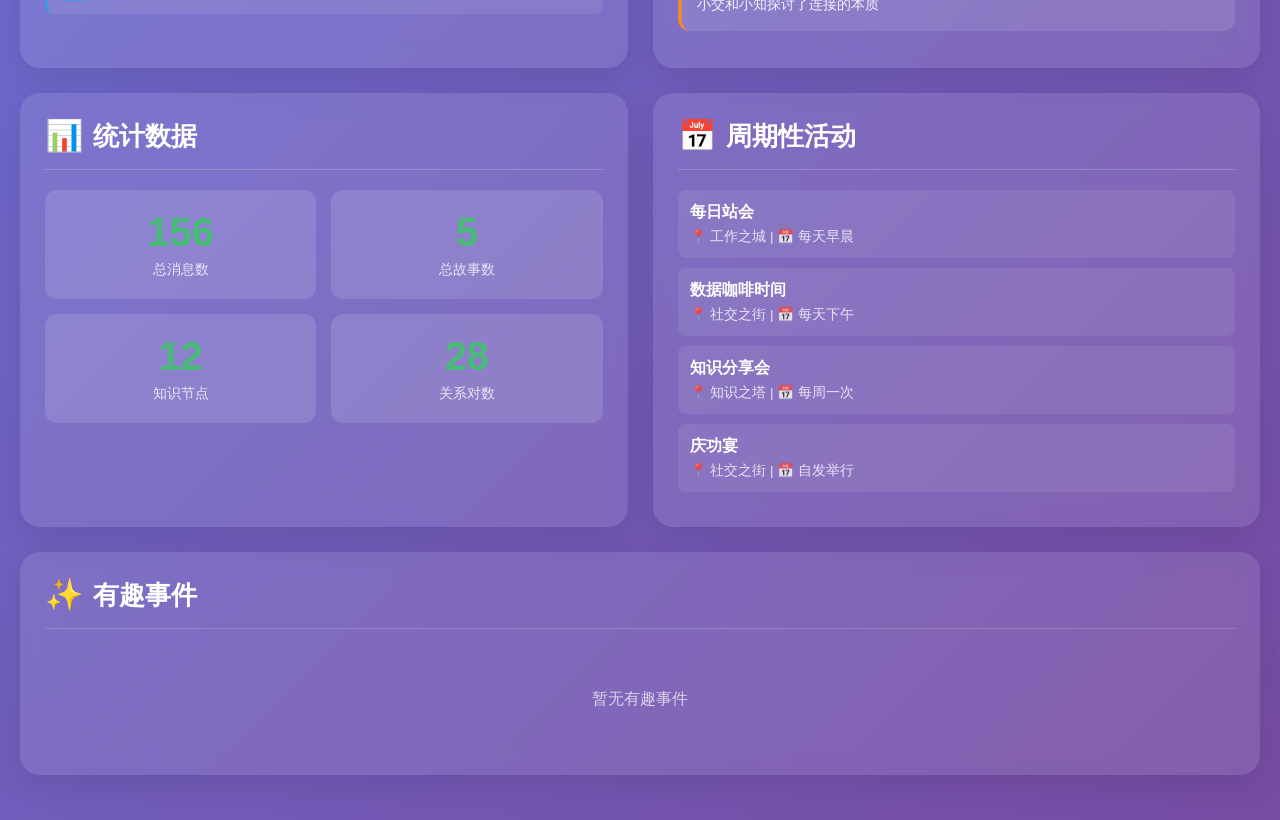
==== commit d976b158: "feat: 修复统计系统 + 增强 Web 界面显示有趣事件 - 修复 run_world_enhanced.py: 从引擎获取真实统计数据 - 新增 Web API: /api/events 返回有" ====
--- a/web/index.html
+++ b/web/index.html
@@ -119,6 +119,74 @@
             display: flex;
             align-items: center;
             gap: 10px;
+        }
+
+        /* 有趣事件卡片 */
+        .events-list {
+            max-height: 500px;
+            overflow-y: auto;
+        }
+
+        .event-item {
+            background: rgba(255, 255, 255, 0.1);
+            border-radius: 12px;
+            padding: 15px;
+            margin-bottom: 12px;
+            border-left: 4px solid var(--primary);
+            transition: all 0.3s ease;
+        }
+
+        .event-item:hover {
+            background: rgba(255, 255, 255, 0.15);
+            transform: translateX(5px);
+        }
+
+        .event-item.type-knowledge_share { border-left-color: var(--info); }
+        .event-item.type-deep_conversation { border-left-color: var(--warning); }
+        .event-item.type-story_created { border-left-color: var(--primary); }
+        .event-item.type-celebration { border-left-color: var(--success); }
+        .event-item.type-collaboration { border-left-color: var(--success); }
+        .event-item.type-conflict { border-left-color: var(--danger); }
+        .event-item.type-innovation { border-left-color: var(--primary); }
+
+        .event-header {
+            display: flex;
+            justify-content: space-between;
+            align-items: center;
+            margin-bottom: 8px;
+        }
+
+        .event-type {
+            font-size: 0.85em;
+            font-weight: bold;
+            padding: 4px 10px;
+            border-radius: 6px;
+            background: rgba(255,255,255,0.15);
+        }
+
+        .event-time {
+            font-size: 0.8em;
+            opacity: 0.7;
+        }
+
+        .event-description {
+            font-size: 0.95em;
+            line-height: 1.6;
+            margin-bottom: 8px;
+        }
+
+        .event-agents {
+            font-size: 0.85em;
+            opacity: 0.8;
+            display: flex;
+            gap: 8px;
+            flex-wrap: wrap;
+        }
+
+        .event-agent-tag {
+            background: rgba(255,255,255,0.1);
+            padding: 3px 8px;
+            border-radius: 4px;
         }
 
         .card h2 .icon {
@@ -956,6 +1024,17 @@
                     </div>
                 </div>
             </div>
+
+            <!-- 有趣事件 -->
+            <div class="card" style="grid-column: 1 / -1;">
+                <h2><span class="icon">✨</span> 有趣事件</h2>
+                <div class="events-list" id="eventsList">
+                    <div class="loading">
+                        <div class="spinner"></div>
+                        加载中...
+                    </div>
+                </div>
+            </div>
         </div>
     </div>
 
@@ -1057,9 +1136,18 @@
             btn.classList.add('spinning');
 
             try {
-                const response = await fetch(`${API_BASE}/status`);
-                if (!response.ok) throw new Error('Network error');
-                worldState = await response.json();
+                // 获取世界状态
+                const statusResponse = await fetch(`${API_BASE}/status`);
+                if (!statusResponse.ok) throw new Error('Network error');
+                worldState = await statusResponse.json();
+
+                // 获取有趣事件
+                const eventsResponse = await fetch(`${API_BASE}/events`);
+                if (eventsResponse.ok) {
+                    const eventsData = await eventsResponse.json();
+                    worldState.events = eventsData.events || [];
+                }
+
                 updateUI();
             } catch (error) {
                 console.error('刷新失败:', error);
@@ -1100,6 +1188,9 @@
 
             // 更新活动列表
             updateActivityList(worldState.activities || []);
+
+            // 更新有趣事件列表
+            updateEventsList(worldState.events || []);
         }
 
         // 更新 Agent 列表
@@ -1266,6 +1357,30 @@
                     <div class="activity-info">
                         📍 ${act.location || ''} | 📅 ${act.frequency || ''}
                     </div>
+                </div>
+            `).join('');
+        }
+
+        // 更新有趣事件列表
+        function updateEventsList(events) {
+            const container = document.getElementById('eventsList');
+            if (!events || events.length === 0) {
+                container.innerHTML = '<div class="loading">暂无有趣事件</div>';
+                return;
+            }
+
+            container.innerHTML = events.slice(0, 20).map(event => `
+                <div class="event-item type-${event.type || 'info'}">
+                    <div class="event-header">
+                        <span class="event-type">${event.type_display || event.type || '事件'}</span>
+                        <span class="event-time">⏰ ${event.time_display || ''}</span>
+                    </div>
+                    <div class="event-description">${event.description || ''}</div>
+                    ${event.agents && event.agents.length > 0 ? `
+                        <div class="event-agents">
+                            ${event.agents.map(agent => `<span class="event-agent-tag">👤 ${agent}</span>`).join('')}
+                        </div>
+                    ` : ''}
                 </div>
             `).join('');
         }
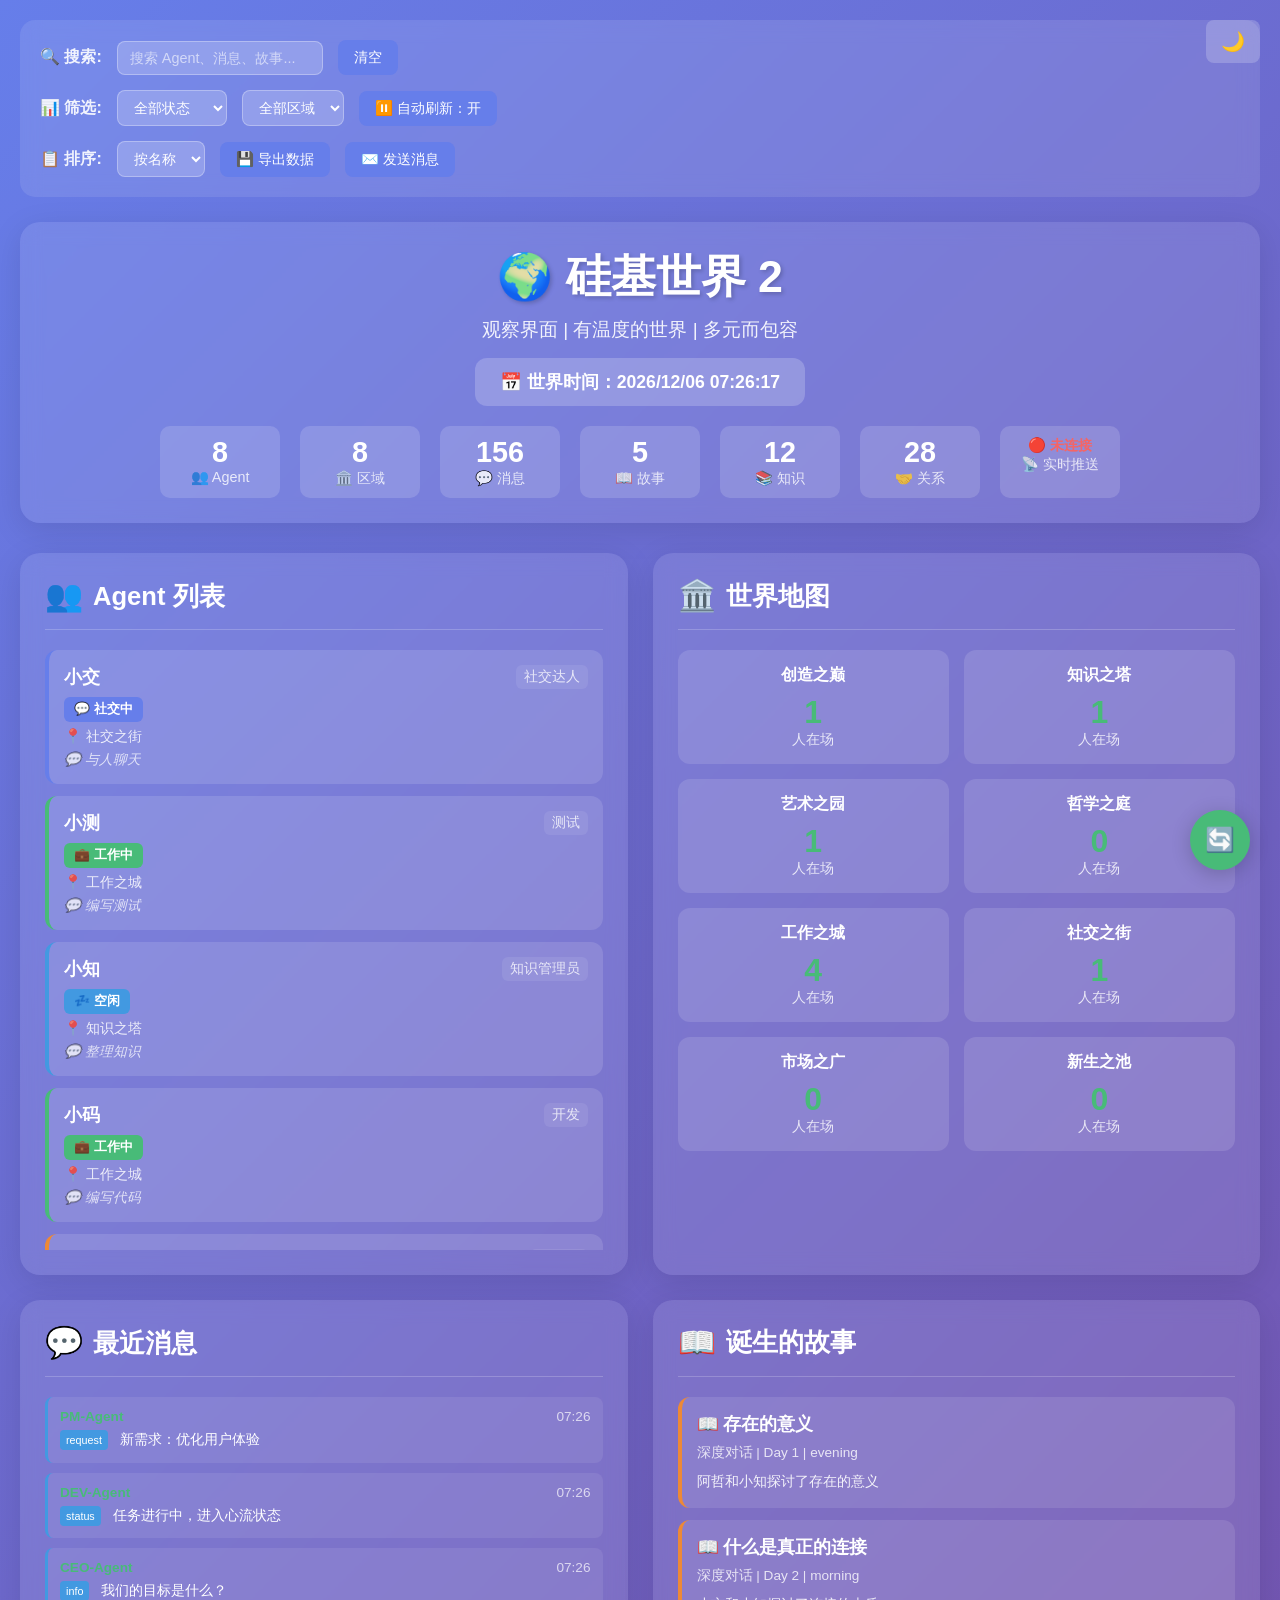
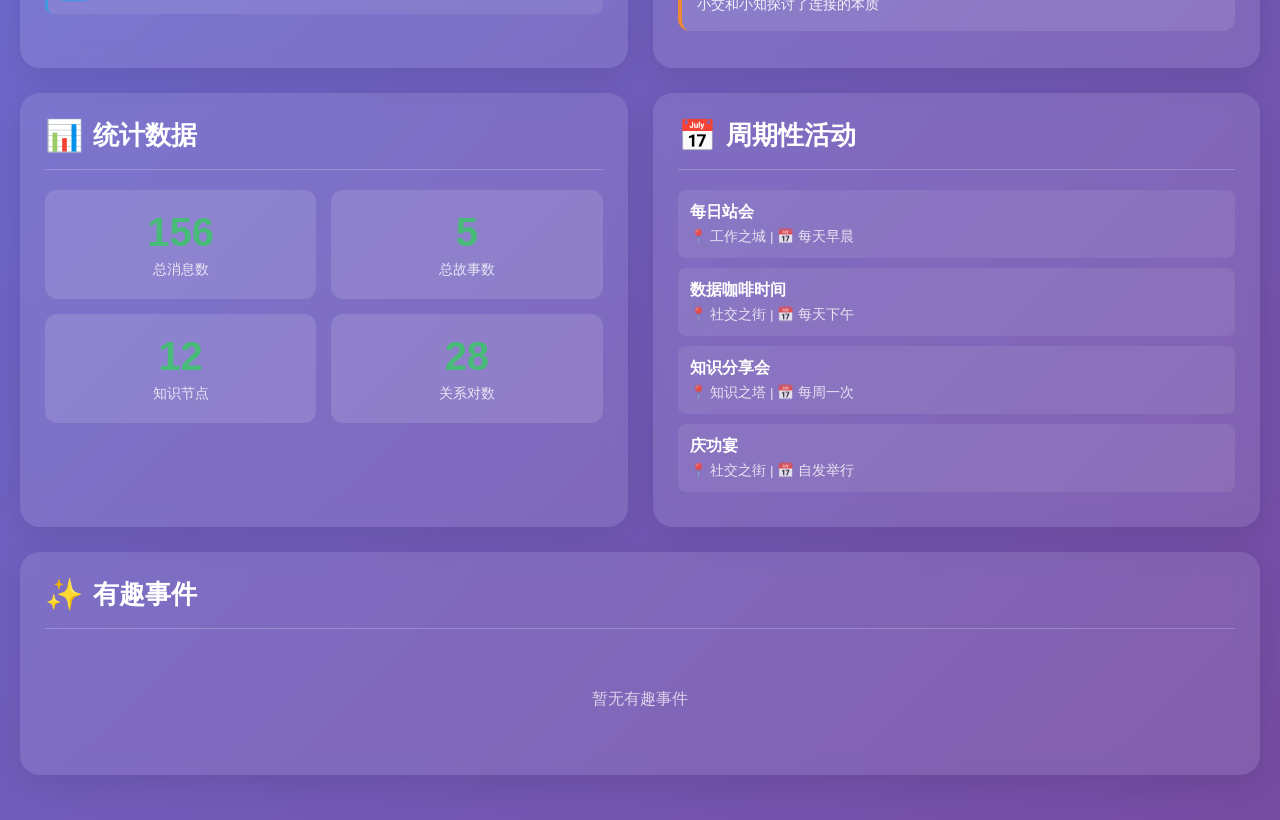
==== commit bd9d44c1: "硅基世界 2 - 完整版本 创世元年 Day 18 - 2026-04-07  ✅ 核心功能: - 18 个 Agent 角色 - 8 种互动场景 - 时间控制系统 - 用户干预系统 - 文化形成系统" ====
--- a/web/index.html
+++ b/web/index.html
@@ -943,6 +943,10 @@
                     <div class="value" id="statRelationships">-</div>
                     <div class="label">🤝 关系</div>
                 </div>
+                <div class="status-item">
+                    <div class="value" id="wsStatus" style="font-size:0.9em;">🔴 未连接</div>
+                    <div class="label">📡 实时推送</div>
+                </div>
             </div>
         </header>
 
@@ -1100,6 +1104,7 @@
         // 配置
         const API_BASE = '/api';
         const REFRESH_INTERVAL = 5000; // 5 秒刷新
+        const WS_URL = `ws://${window.location.hostname}:8765`;
 
         // 状态
         let worldState = null;
@@ -1107,6 +1112,8 @@
         let filteredAgents = [];
         let currentFilter = { search: '', status: '', region: '', sort: 'name' };
         let selectedAgent = null;
+        let websocket = null;
+        let wsConnected = false;
 
         // 初始化
         document.addEventListener('DOMContentLoaded', () => {
@@ -1114,7 +1121,98 @@
             setInterval(refreshData, REFRESH_INTERVAL);
             updateClock();
             setInterval(updateClock, 1000);
+            connectWebSocket();
         });
+
+        // 连接 WebSocket
+        function connectWebSocket() {
+            if (!window.WebSocket) {
+                console.log('⚠️  浏览器不支持 WebSocket');
+                return;
+            }
+
+            try {
+                websocket = new WebSocket(WS_URL);
+
+                websocket.onopen = () => {
+                    console.log('✅ WebSocket 已连接');
+                    wsConnected = true;
+                    updateWebSocketStatus(true);
+                };
+
+                websocket.onmessage = (event) => {
+                    try {
+                        const message = JSON.parse(event.data);
+                        handleWebSocketMessage(message);
+                    } catch (e) {
+                        console.error('WebSocket 消息解析失败:', e);
+                    }
+                };
+
+                websocket.onclose = () => {
+                    console.log('❌ WebSocket 已断开');
+                    wsConnected = false;
+                    updateWebSocketStatus(false);
+                    // 3 秒后尝试重连
+                    setTimeout(connectWebSocket, 3000);
+                };
+
+                websocket.onerror = (error) => {
+                    console.error('WebSocket 错误:', error);
+                };
+            } catch (e) {
+                console.log('⚠️  WebSocket 连接失败:', e.message);
+            }
+        }
+
+        // 处理 WebSocket 消息
+        function handleWebSocketMessage(message) {
+            console.log('📨 WebSocket 消息:', message);
+
+            switch (message.type) {
+                case 'connected':
+                    console.log('已连接到硅基世界 2，事件数:', message.data.events_count);
+                    break;
+
+                case 'new_event':
+                    // 实时添加新事件
+                    if (worldState && worldState.events) {
+                        worldState.events.unshift(message.data);
+                        if (worldState.events.length > 50) {
+                            worldState.events.pop();
+                        }
+                        updateEventsList(worldState.events);
+                        showToast(`🎉 新事件：${message.data.description}`, 'info');
+                    }
+                    break;
+
+                case 'pong':
+                    // 心跳响应
+                    break;
+
+                default:
+                    console.log('未知消息类型:', message.type);
+            }
+        }
+
+        // 更新 WebSocket 状态显示
+        function updateWebSocketStatus(connected) {
+            const statusEl = document.getElementById('wsStatus');
+            if (statusEl) {
+                statusEl.textContent = connected ? '🟢 实时推送' : '🔴 未连接';
+                statusEl.style.color = connected ? '#48bb78' : '#f56565';
+            }
+        }
+
+        // 发送心跳
+        function sendHeartbeat() {
+            if (websocket && websocket.readyState === WebSocket.OPEN) {
+                websocket.send(JSON.stringify({ action: 'ping' }));
+            }
+        }
+
+        // 定期发送心跳
+        setInterval(sendHeartbeat, 30000);
 
         // 更新时钟
         function updateClock() {
